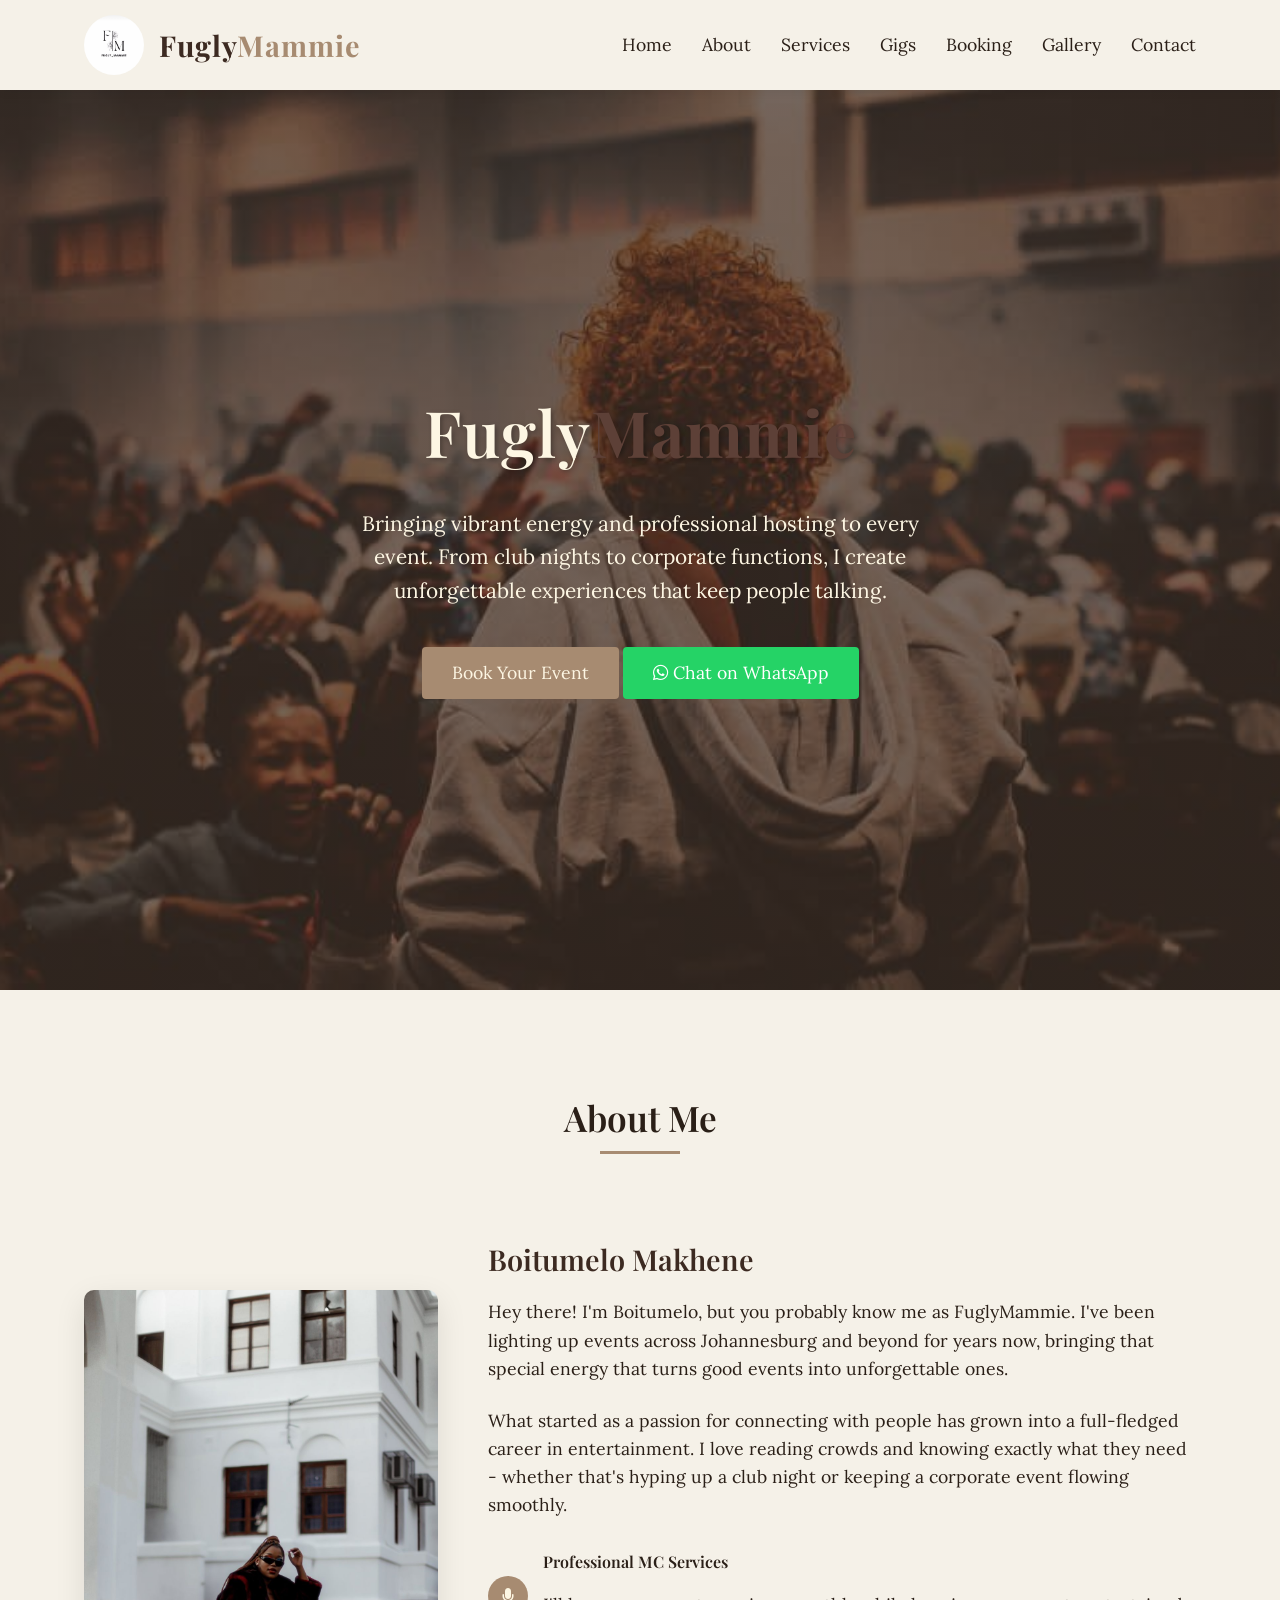
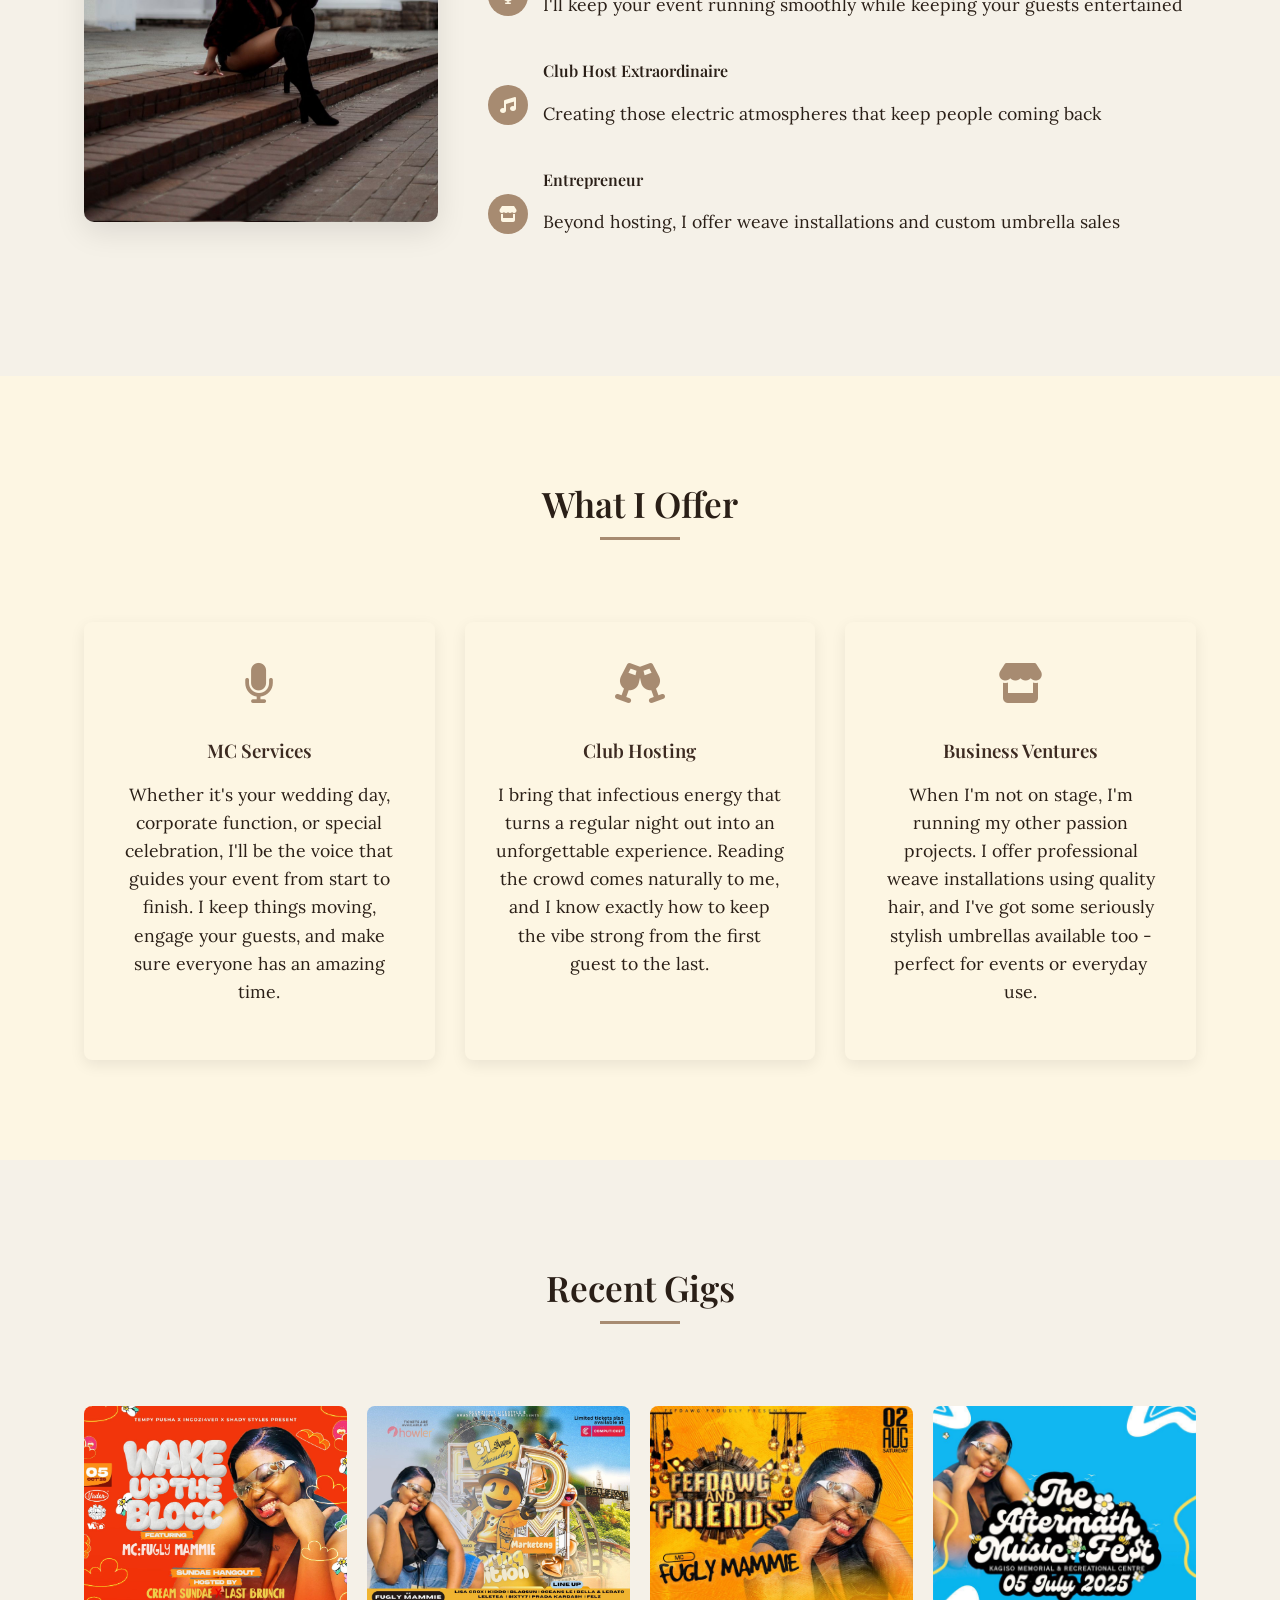
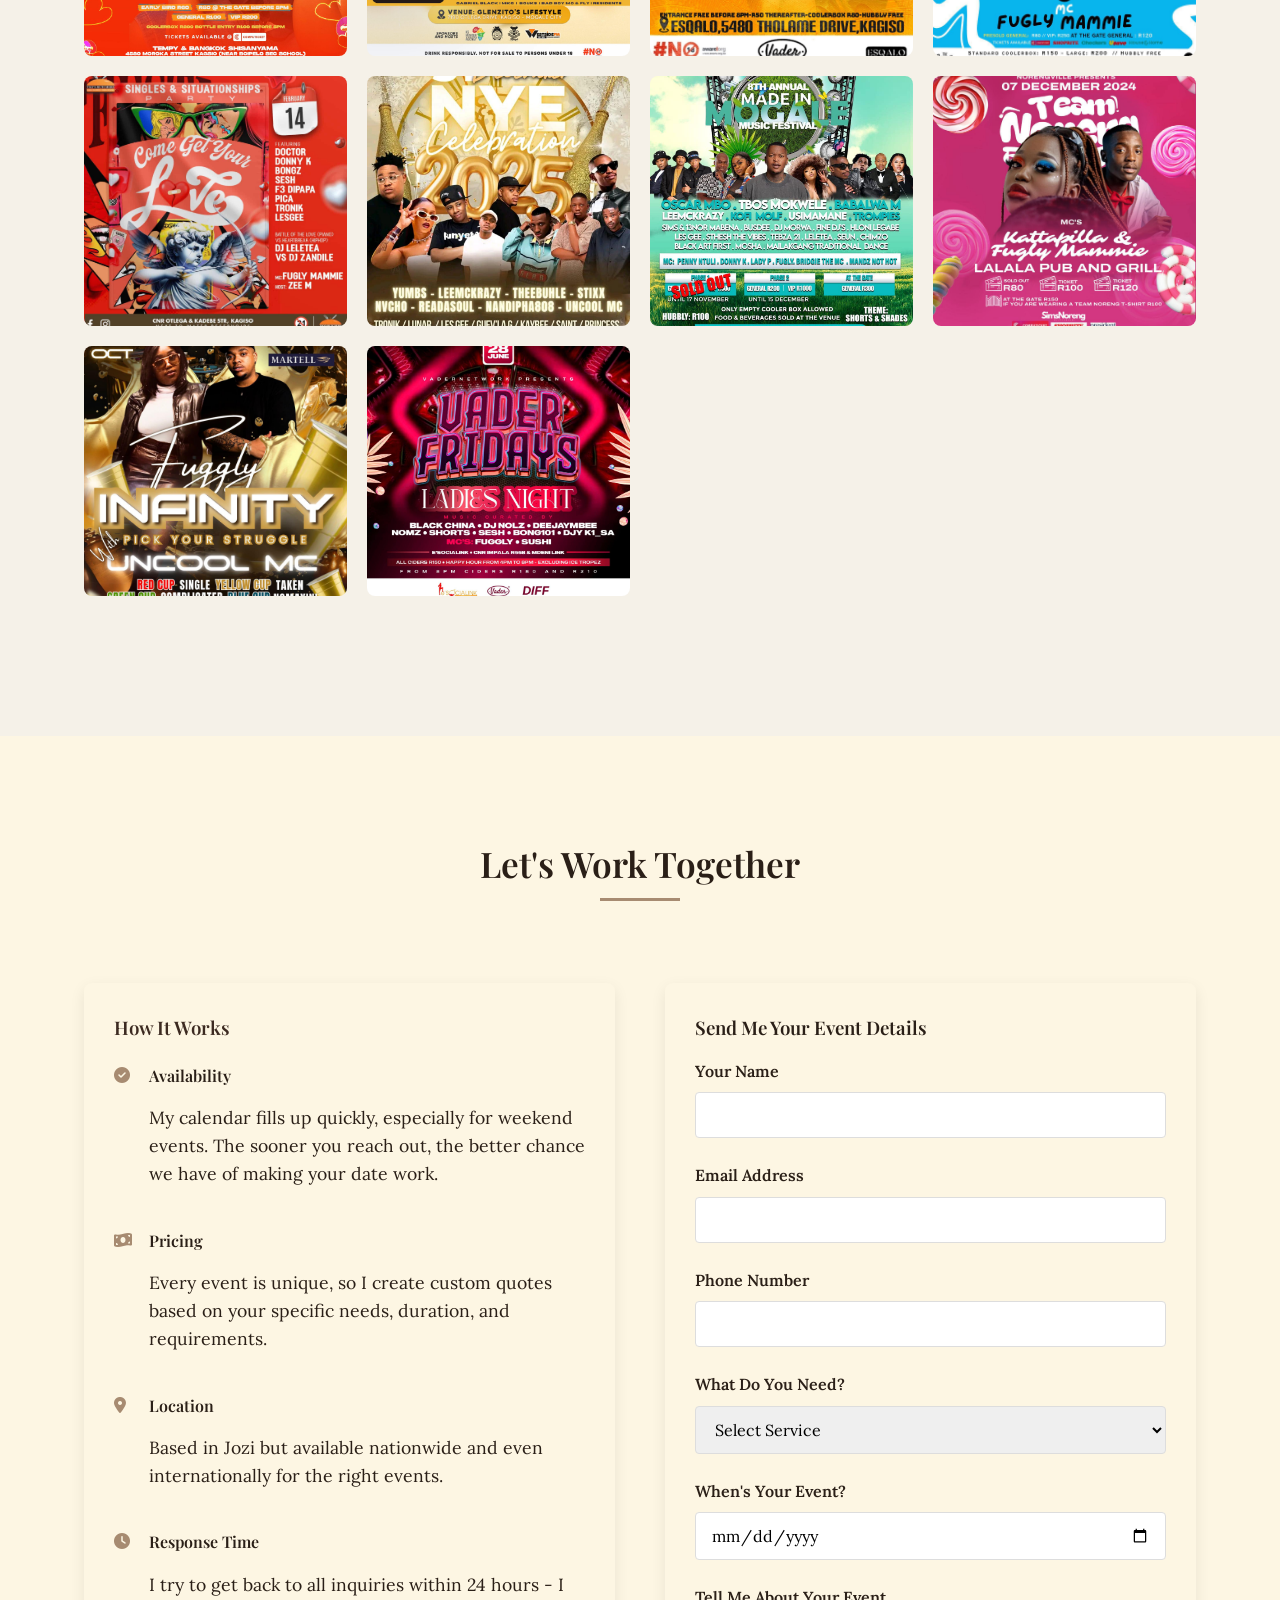
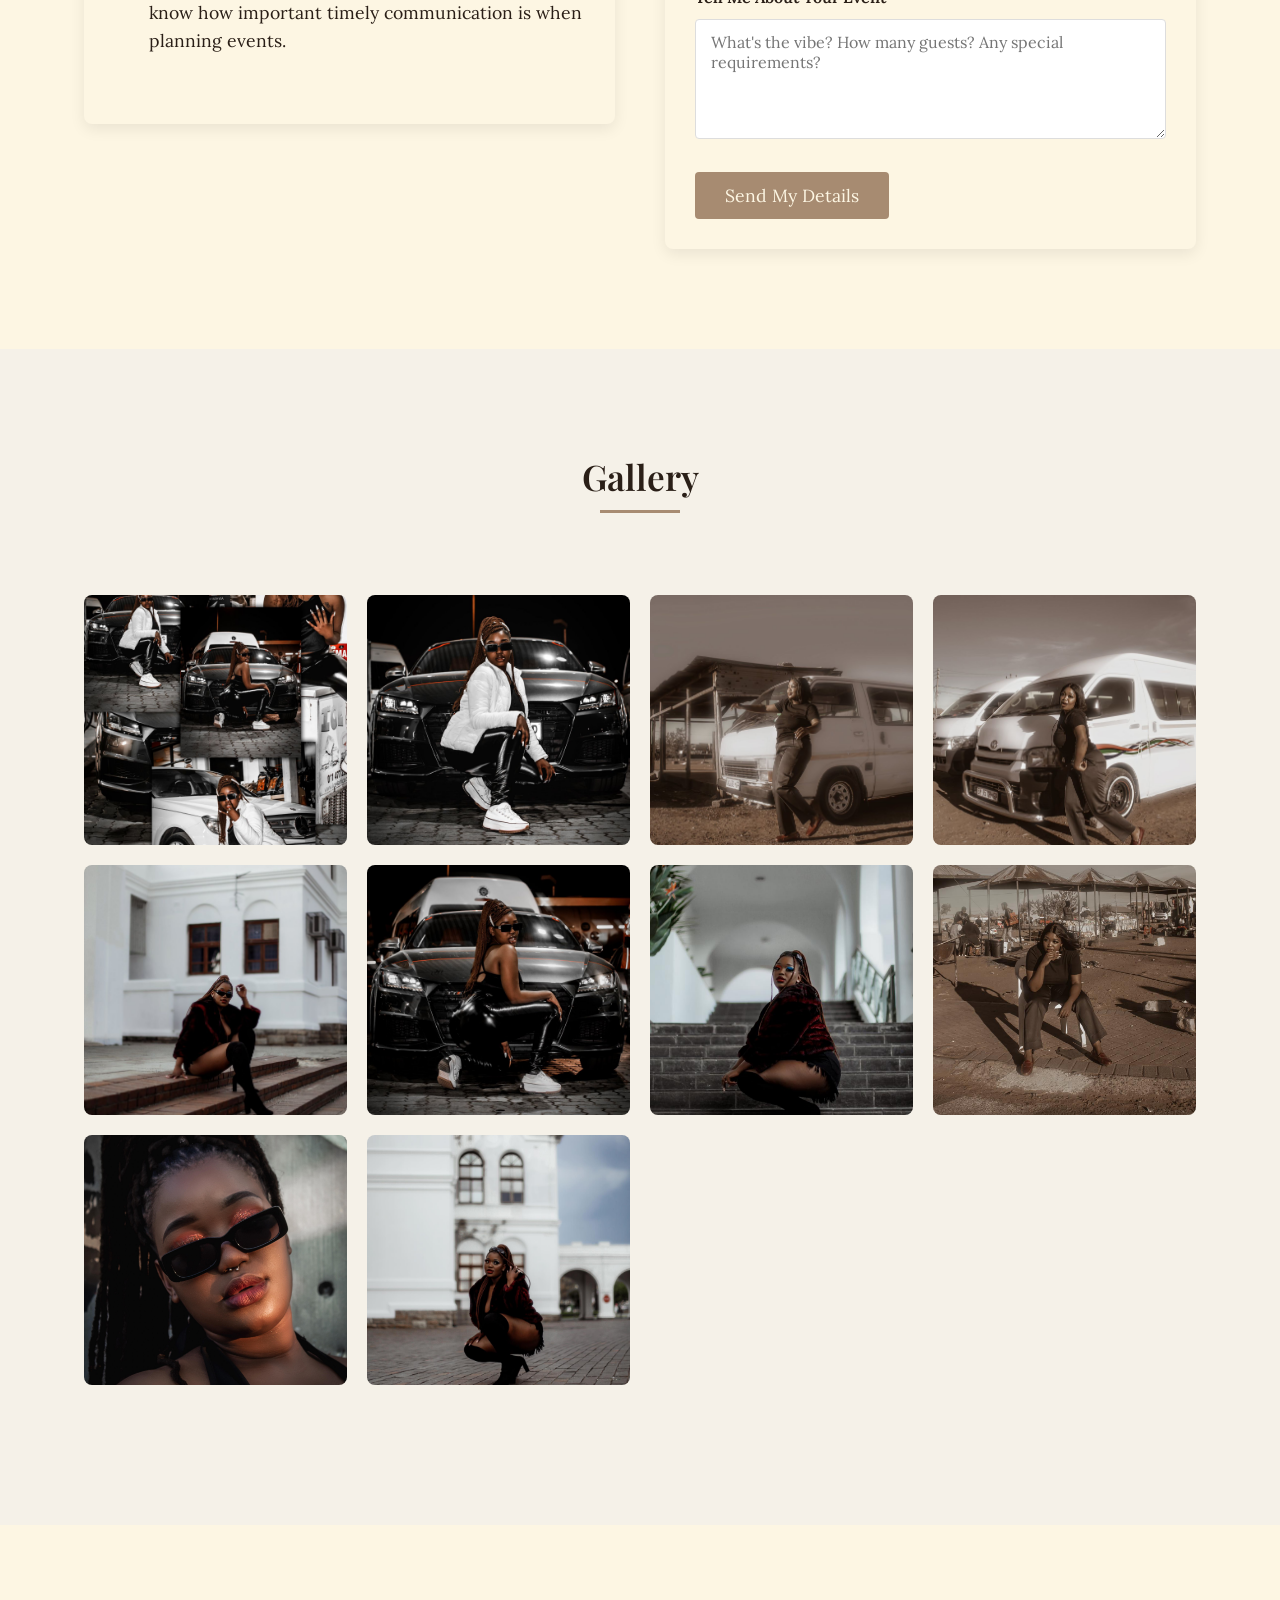
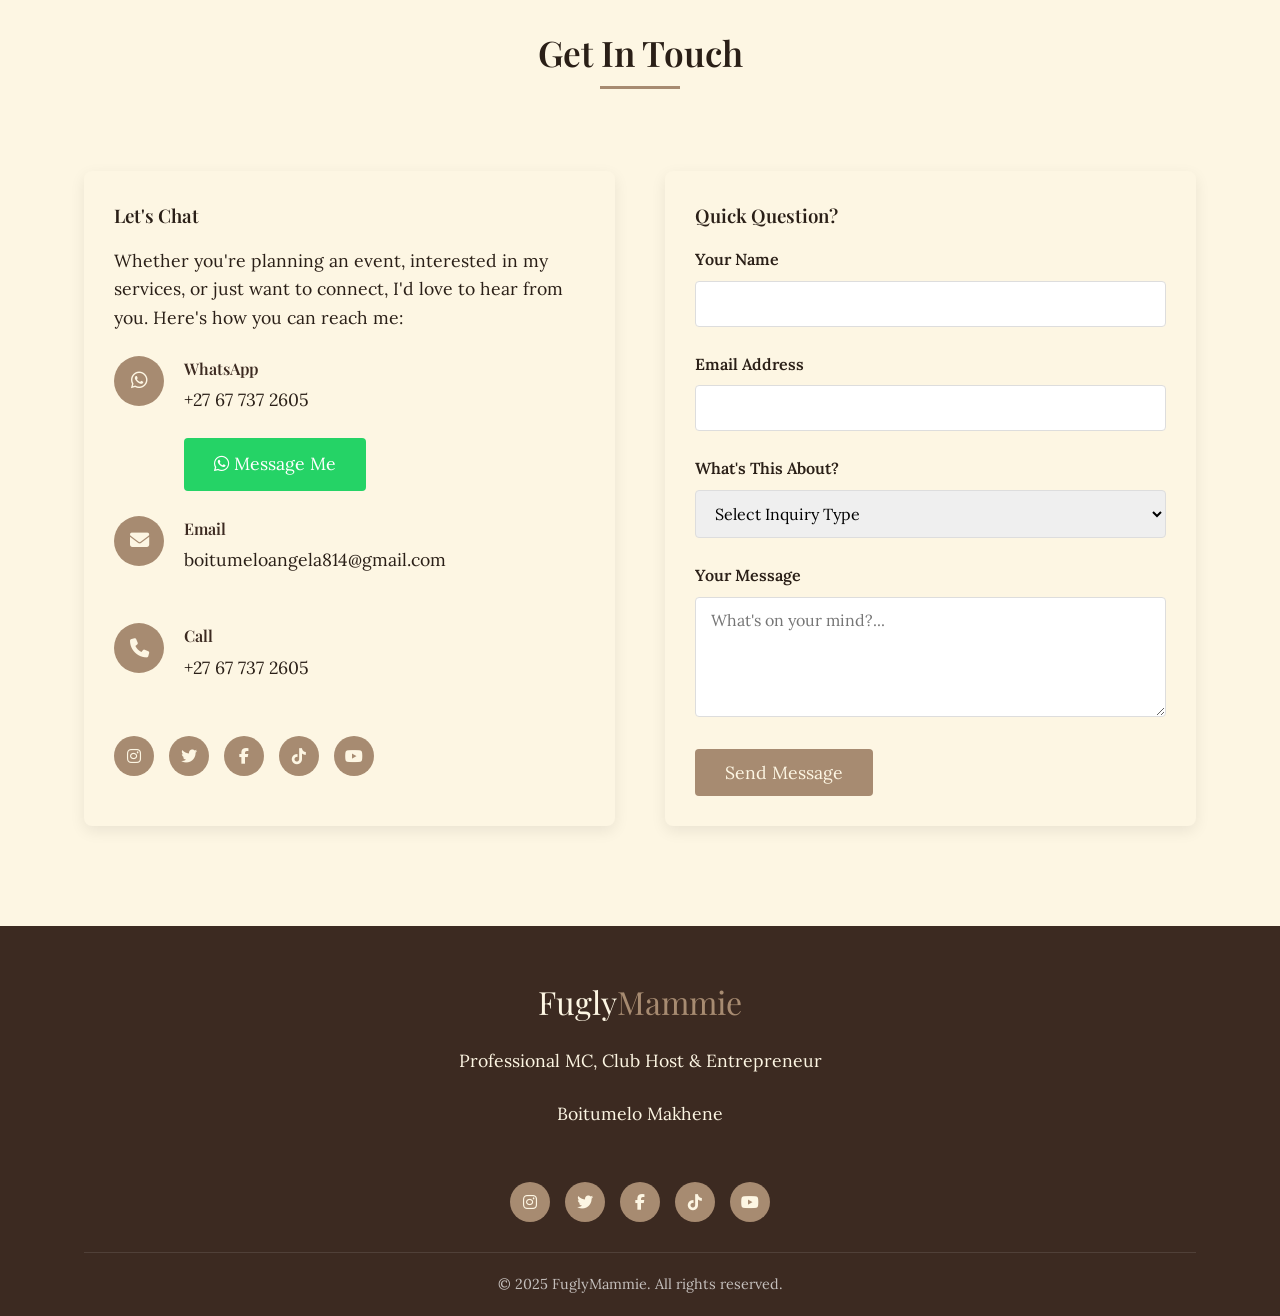
==== boitumelo/index.html @ 37196794 "Add files via upload" ====
<!DOCTYPE html>
<html lang="en">
<head>
    <meta charset="UTF-8">
    <meta name="viewport" content="width=device-width, initial-scale=1.0">
    <title>Boitumelo | FuglyMammie</title>
    <link rel="stylesheet" href="https://cdnjs.cloudflare.com/ajax/libs/font-awesome/6.4.0/css/all.min.css">
    <style>
        /* Color Variables */
        :root {
            --beige: #F5F1E8;
            --chocolate: #3C2A21;
            --taupe: #A78B71;
            --charcoal: #2A1F17;
            --cream: #FDF6E3;
            --gold: #D4AF37;
            --hero-brown: #5D4037;
        }

        /* Base Styles */
        * {
            margin: 0;
            padding: 0;
            box-sizing: border-box;
        }

        body {
            font-family: 'Lora', serif;
            background-color: var(--beige);
            color: var(--charcoal);
            line-height: 1.6;
        }

        h1, h2, h3, h4 {
            font-family: 'Playfair Display', serif;
            font-weight: 600;
            margin-bottom: 1rem;
        }

        h1 {
            font-size: 3rem;
            letter-spacing: 1px;
        }

        h2 {
            font-size: 2.2rem;
            padding-bottom: 0.5rem;
            margin-bottom: 2rem;
            position: relative;
        }

        h2:after {
            content: '';
            position: absolute;
            width: 80px;
            height: 3px;
            background-color: var(--taupe);
            bottom: 0;
            left: 0;
        }

        p {
            margin-bottom: 1.5rem;
            font-size: 1.1rem;
        }

        a {
            text-decoration: none;
            color: inherit;
            transition: all 0.3s ease;
        }

        .container {
            width: 90%;
            max-width: 1200px;
            margin: 0 auto;
            padding: 0 20px;
        }

        .btn {
            display: inline-block;
            background-color: var(--taupe);
            color: var(--cream);
            padding: 12px 30px;
            border: none;
            border-radius: 4px;
            font-size: 1.1rem;
            cursor: pointer;
            transition: all 0.3s ease;
            font-family: 'Lora', serif;
        }

        .btn:hover {
            background-color: var(--chocolate);
            transform: translateY(-3px);
            box-shadow: 0 5px 15px rgba(0,0,0,0.1);
        }

        .btn-whatsapp {
            background-color: #25D366;
            color: white;
        }

        .btn-whatsapp:hover {
            background-color: #128C7E;
        }

        /* Header & Navigation */
        header {
            background-color: var(--beige);
            padding: 15px 0;
            position: fixed;
            width: 100%;
            top: 0;
            z-index: 1000;
            box-shadow: 0 2px 10px rgba(0,0,0,0.05);
        }

        .header-container {
            display: flex;
            justify-content: space-between;
            align-items: center;
        }

        .logo-container {
            display: flex;
            align-items: center;
        }

        .logo-img {
            width: 60px;
            height: 60px;
            border-radius: 50%;
            margin-right: 15px;
            background-color: #ddd;
            display: flex;
            align-items: center;
            justify-content: center;
            overflow: hidden;
        }

        .logo-img img {
            width: 100%;
            height: 100%;
            object-fit: cover;
        }

        .logo {
            font-family: 'Playfair Display', serif;
            font-size: 1.8rem;
            color: var(--chocolate);
            font-weight: 700;
            letter-spacing: 1px;
        }

        .logo span {
            color: var(--taupe);
        }

        nav ul {
            display: flex;
            list-style: none;
        }

        nav li {
            margin-left: 30px;
        }

        nav a {
            font-size: 1.1rem;
            position: relative;
        }

        nav a:after {
            content: '';
            position: absolute;
            width: 0;
            height: 2px;
            bottom: -5px;
            left: 0;
            background-color: var(--taupe);
            transition: width 0.3s ease;
        }

        nav a:hover:after {
            width: 100%;
        }

        .mobile-menu {
            display: none;
            font-size: 1.5rem;
            cursor: pointer;
        }

        /* Hero Section */
        .hero {
            height: 100vh;
            background: linear-gradient(rgba(60, 42, 33, 0.7), rgba(60, 42, 33, 0.7)), 
                        url('hero.jpg') no-repeat center center/cover;
            display: flex;
            align-items: center;
            justify-content: center;
            text-align: center;
            color: var(--cream);
            padding: 0 20px;
            margin-top: 90px;
            position: relative;
        }

        .hero-content {
            max-width: 800px;
            z-index: 1;
        }

        .hero h1 {
            font-size: 4rem;
            margin-bottom: 1.5rem;
            text-shadow: 2px 2px 5px rgba(0,0,0,0.3);
        }

        .hero p {
            font-size: 1.3rem;
            margin-bottom: 2.5rem;
            max-width: 600px;
            margin-left: auto;
            margin-right: auto;
        }

        .stage-name {
            color: var(--hero-brown);
            font-weight: bold;
        }

        /* Page Sections */
        .page {
            padding: 100px 0;
        }

        .section-title {
            text-align: center;
            margin-bottom: 50px;
        }

        .section-title h2 {
            display: inline-block;
        }

        .section-title h2:after {
            left: 50%;
            transform: translateX(-50%);
        }

        /* About Section */
        .about-container {
            display: grid;
            grid-template-columns: 1fr 2fr;
            gap: 50px;
            align-items: center;
        }

        .about-img {
            border-radius: 10px;
            overflow: hidden;
            box-shadow: 0 10px 30px rgba(0,0,0,0.1);
        }

        .about-img img {
            width: 100%;
            height: auto;
            display: block;
            transition: transform 0.5s ease;
        }

        .about-img:hover img {
            transform: scale(1.05);
        }

        .about-content h3 {
            color: var(--chocolate);
            font-size: 1.8rem;
            margin-bottom: 1rem;
        }

        .about-highlights {
            margin-top: 30px;
        }

        .highlight-item {
            display: flex;
            align-items: center;
            margin-bottom: 15px;
        }

        .highlight-icon {
            background-color: var(--taupe);
            color: var(--cream);
            width: 40px;
            height: 40px;
            border-radius: 50%;
            display: flex;
            align-items: center;
            justify-content: center;
            margin-right: 15px;
            flex-shrink: 0;
        }

        /* Services Section */
        .services-grid {
            display: grid;
            grid-template-columns: repeat(auto-fit, minmax(300px, 1fr));
            gap: 30px;
        }

        .service-card {
            background-color: var(--cream);
            border-radius: 8px;
            overflow: hidden;
            box-shadow: 0 5px 15px rgba(0,0,0,0.08);
            transition: transform 0.3s ease;
            text-align: center;
            padding: 30px;
        }

        .service-card:hover {
            transform: translateY(-10px);
        }

        .service-icon {
            font-size: 2.5rem;
            color: var(--taupe);
            margin-bottom: 20px;
        }

        .service-card h3 {
            color: var(--chocolate);
            margin-bottom: 15px;
        }

        /* Gigs Section */
        .gigs-container {
            display: grid;
            grid-template-columns: repeat(auto-fill, minmax(250px, 1fr));
            gap: 20px;
            margin: 40px 0;
        }

        .gig-item {
            height: 250px;
            border-radius: 8px;
            overflow: hidden;
            position: relative;
            cursor: pointer;
            transition: transform 0.3s ease;
        }

        .gig-img {
            width: 100%;
            height: 100%;
            object-fit: cover;
            transition: transform 0.5s ease;
        }

        .gig-item:hover .gig-img {
            transform: scale(1.1);
        }

        .gig-item:hover {
            transform: translateY(-5px);
        }

        /* Gallery Section */
        .gallery-container {
            display: grid;
            grid-template-columns: repeat(auto-fill, minmax(250px, 1fr));
            gap: 20px;
            margin: 40px 0;
        }

        .gallery-item {
            height: 250px;
            border-radius: 8px;
            overflow: hidden;
            position: relative;
            cursor: pointer;
            transition: transform 0.3s ease;
        }

        .gallery-img {
            width: 100%;
            height: 100%;
            object-fit: cover;
            transition: transform 0.5s ease;
        }

        .gallery-item:hover .gallery-img {
            transform: scale(1.1);
        }

        .gallery-item:hover {
            transform: translateY(-5px);
        }

        /* Booking Section */
        .booking-container {
            display: grid;
            grid-template-columns: 1fr 1fr;
            gap: 50px;
            align-items: start;
        }

        .booking-info {
            background-color: var(--cream);
            padding: 30px;
            border-radius: 8px;
            box-shadow: 0 5px 15px rgba(0,0,0,0.08);
        }

        .booking-info h3 {
            color: var(--chocolate);
            margin-bottom: 20px;
        }

        .info-item {
            display: flex;
            margin-bottom: 15px;
        }

        .info-icon {
            color: var(--taupe);
            margin-right: 15px;
            flex-shrink: 0;
            width: 20px;
        }

        .booking-form {
            background-color: var(--cream);
            padding: 30px;
            border-radius: 8px;
            box-shadow: 0 5px 15px rgba(0,0,0,0.08);
        }

        .form-group {
            margin-bottom: 25px;
        }

        .form-group label {
            display: block;
            margin-bottom: 8px;
            font-weight: 600;
        }

        .form-control {
            width: 100%;
            padding: 12px 15px;
            border: 1px solid #ddd;
            border-radius: 4px;
            font-family: 'Lora', serif;
            font-size: 1rem;
            transition: border 0.3s ease;
        }

        .form-control:focus {
            border-color: var(--taupe);
            outline: none;
        }

        textarea.form-control {
            min-height: 120px;
            resize: vertical;
        }

        /* Contact Section */
        .contact-container {
            display: grid;
            grid-template-columns: 1fr 1fr;
            gap: 50px;
        }

        .contact-info {
            background-color: var(--cream);
            padding: 30px;
            border-radius: 8px;
            box-shadow: 0 5px 15px rgba(0,0,0,0.08);
        }

        .contact-item {
            display: flex;
            margin-bottom: 25px;
        }

        .contact-icon {
            background-color: var(--taupe);
            color: var(--cream);
            width: 50px;
            height: 50px;
            border-radius: 50%;
            display: flex;
            align-items: center;
            justify-content: center;
            margin-right: 20px;
            flex-shrink: 0;
            font-size: 1.2rem;
        }

        .contact-details h4 {
            margin-bottom: 5px;
            color: var(--chocolate);
        }

        .social-links {
            display: flex;
            gap: 15px;
            margin-top: 30px;
        }

        .social-link {
            width: 40px;
            height: 40px;
            border-radius: 50%;
            background-color: var(--taupe);
            color: var(--cream);
            display: flex;
            align-items: center;
            justify-content: center;
            transition: all 0.3s ease;
        }

        .social-link:hover {
            background-color: var(--chocolate);
            transform: translateY(-3px);
        }

        /* Footer */
        footer {
            background-color: var(--chocolate);
            color: var(--cream);
            padding: 50px 0 20px;
            text-align: center;
        }

        .footer-content {
            display: flex;
            flex-direction: column;
            align-items: center;
            margin-bottom: 30px;
        }

        .footer-logo {
            font-family: 'Playfair Display', serif;
            font-size: 2rem;
            margin-bottom: 20px;
        }

        .footer-logo span {
            color: var(--taupe);
        }

        .copyright {
            border-top: 1px solid rgba(255,255,255,0.1);
            padding-top: 20px;
            font-size: 0.9rem;
            color: rgba(255,255,255,0.7);
        }

        /* Responsive Design */
        @media (max-width: 992px) {
            .about-container, .booking-container, .contact-container {
                grid-template-columns: 1fr;
            }
            
            .about-img {
                max-width: 400px;
                margin: 0 auto;
            }
        }

        @media (max-width: 768px) {
            h1 {
                font-size: 2.5rem;
            }
            
            h2 {
                font-size: 1.8rem;
            }
            
            .hero h1 {
                font-size: 3rem;
            }
            
            nav ul {
                display: none;
                position: absolute;
                top: 90px;
                left: 0;
                right: 0;
                background-color: var(--beige);
                flex-direction: column;
                padding: 20px;
                box-shadow: 0 5px 10px rgba(0,0,0,0.1);
            }
            
            nav ul.active {
                display: flex;
            }
            
            nav li {
                margin: 10px 0;
            }
            
            .mobile-menu {
                display: block;
            }
            
            .gigs-container, .gallery-container {
                grid-template-columns: repeat(auto-fill, minmax(200px, 1fr));
            }
        }

        @media (max-width: 576px) {
            .hero h1 {
                font-size: 2.2rem;
            }
            
            .hero p {
                font-size: 1.1rem;
            }
            
            .services-grid {
                grid-template-columns: 1fr;
            }
            
            .gigs-container, .gallery-container {
                grid-template-columns: 1fr 1fr;
            }
        }
    </style>
    <link href="https://fonts.googleapis.com/css2?family=Playfair+Display:wght@400;600;700&family=Lora:wght@400;500&display=swap" rel="stylesheet">
</head>
<body>
    <!-- Header -->
    <header>
        <div class="container header-container">
            <div class="logo-container">
                <div class="logo-img">
                    <!-- Add your logo image here -->
                    <img src="WhatsApp Image 2025-11-11 at 04.16.17_1446f026.jpg" alt="FuglyMammie Logo">
                </div>
                <div class="logo">Fugly<span>Mammie</span></div>
            </div>
            <nav>
                <div class="mobile-menu">
                    <i class="fas fa-bars"></i>
                </div>
                <ul>
                    <li><a href="#home">Home</a></li>
                    <li><a href="#about">About</a></li>
                    <li><a href="#services">Services</a></li>
                    <li><a href="#gigs">Gigs</a></li>
                    <li><a href="#booking">Booking</a></li>
                    <li><a href="#gallery">Gallery</a></li>
                    <li><a href="#contact">Contact</a></li>
                </ul>
            </nav>
        </div>
    </header>

    <!-- Hero Section -->
    <section id="home" class="hero">
        <div class="hero-content">
            <h1>Fugly<span class="stage-name">Mammie</span></h1>
            <p>Bringing vibrant energy and professional hosting to every event. From club nights to corporate functions, I create unforgettable experiences that keep people talking.</p>
            <a href="#booking" class="btn">Book Your Event</a>
            <a href="https://wa.me/27677372605?text=Hi%20FuglyMammie,%20I'd%20like%20to%20book%20your%20services" class="btn btn-whatsapp" target="_blank">
                <i class="fab fa-whatsapp"></i> Chat on WhatsApp
            </a>
        </div>
    </section>

    <!-- About Section -->
    <section id="about" class="page">
        <div class="container">
            <div class="section-title">
                <h2>About Me</h2>
            </div>
            <div class="about-container">
                <div class="about-img">
                    <img src="about me.jpg" alt="FuglyMammie">
                </div>
                <div class="about-content">
                    <h3>Boitumelo Makhene</h3>
                    <p>Hey there! I'm Boitumelo, but you probably know me as FuglyMammie. I've been lighting up events across Johannesburg and beyond for years now, bringing that special energy that turns good events into unforgettable ones.</p>
                    <p>What started as a passion for connecting with people has grown into a full-fledged career in entertainment. I love reading crowds and knowing exactly what they need - whether that's hyping up a club night or keeping a corporate event flowing smoothly.</p>
                    
                    <div class="about-highlights">
                        <div class="highlight-item">
                            <div class="highlight-icon">
                                <i class="fas fa-microphone"></i>
                            </div>
                            <div>
                                <h4>Professional MC Services</h4>
                                <p>I'll keep your event running smoothly while keeping your guests entertained</p>
                            </div>
                        </div>
                        <div class="highlight-item">
                            <div class="highlight-icon">
                                <i class="fas fa-music"></i>
                            </div>
                            <div>
                                <h4>Club Host Extraordinaire</h4>
                                <p>Creating those electric atmospheres that keep people coming back</p>
                            </div>
                        </div>
                        <div class="highlight-item">
                            <div class="highlight-icon">
                                <i class="fas fa-store"></i>
                            </div>
                            <div>
                                <h4>Entrepreneur</h4>
                                <p>Beyond hosting, I offer weave installations and custom umbrella sales</p>
                            </div>
                        </div>
                    </div>
                </div>
            </div>
        </div>
    </section>

    <!-- Services Section -->
    <section id="services" class="page" style="background-color: var(--cream);">
        <div class="container">
            <div class="section-title">
                <h2>What I Offer</h2>
            </div>
            <div class="services-grid">
                <div class="service-card">
                    <div class="service-icon">
                        <i class="fas fa-microphone"></i>
                    </div>
                    <h3>MC Services</h3>
                    <p>Whether it's your wedding day, corporate function, or special celebration, I'll be the voice that guides your event from start to finish. I keep things moving, engage your guests, and make sure everyone has an amazing time.</p>
                </div>
                <div class="service-card">
                    <div class="service-icon">
                        <i class="fas fa-glass-cheers"></i>
                    </div>
                    <h3>Club Hosting</h3>
                    <p>I bring that infectious energy that turns a regular night out into an unforgettable experience. Reading the crowd comes naturally to me, and I know exactly how to keep the vibe strong from the first guest to the last.</p>
                </div>
                <div class="service-card">
                    <div class="service-icon">
                        <i class="fas fa-store"></i>
                    </div>
                    <h3>Business Ventures</h3>
                    <p>When I'm not on stage, I'm running my other passion projects. I offer professional weave installations using quality hair, and I've got some seriously stylish umbrellas available too - perfect for events or everyday use.</p>
                </div>
            </div>
        </div>
    </section>

    <!-- Gigs Section -->
    <section id="gigs" class="page">
        <div class="container">
            <div class="section-title">
                <h2>Recent Gigs</h2>
            </div>
            <div class="gigs-container">
                <div class="gig-item">
                    <img src="gig1.jpg" alt="Club hosting performance" class="gig-img">
                </div>
                <div class="gig-item">
                    <img src="gig2.jpg" alt="Corporate event hosting" class="gig-img">
                </div>
                <div class="gig-item">
                    <img src="gig3.jpg" alt="Wedding ceremony MC" class="gig-img">
                </div>
                <div class="gig-item">
                    <img src="gig4.jpg" alt="Private party entertainment" class="gig-img">
                </div>
                <div class="gig-item">
                    <img src="gig5.jpg" alt="Product launch event" class="gig-img">
                </div>
                <div class="gig-item">
                    <img src="gig6.jpg" alt="Festival hosting" class="gig-img">
                </div>
                <div class="gig-item">
                    <img src="gig7.jpg" alt="Award ceremony" class="gig-img">
                </div>
                <div class="gig-item">
                    <img src="gig8.jpg" alt="Charity event" class="gig-img">
                </div>
                <div class="gig-item">
                    <img src="gig9.jpg" alt="Corporate gala" class="gig-img">
                </div>
                <div class="gig-item">
                    <img src="gig10.jpg" alt="Nightclub performance" class="gig-img">
                </div>
            </div>
        </div>
    </section>

    <!-- Booking Section -->
    <section id="booking" class="page" style="background-color: var(--cream);">
        <div class="container">
            <div class="section-title">
                <h2>Let's Work Together</h2>
            </div>
            <div class="booking-container">
                <div class="booking-info">
                    <h3>How It Works</h3>
                    <div class="info-item">
                        <div class="info-icon">
                            <i class="fas fa-check-circle"></i>
                        </div>
                        <div>
                            <h4>Availability</h4>
                            <p>My calendar fills up quickly, especially for weekend events. The sooner you reach out, the better chance we have of making your date work.</p>
                        </div>
                    </div>
                    <div class="info-item">
                        <div class="info-icon">
                            <i class="fas fa-money-bill-wave"></i>
                        </div>
                        <div>
                            <h4>Pricing</h4>
                            <p>Every event is unique, so I create custom quotes based on your specific needs, duration, and requirements.</p>
                        </div>
                    </div>
                    <div class="info-item">
                        <div class="info-icon">
                            <i class="fas fa-map-marker-alt"></i>
                        </div>
                        <div>
                            <h4>Location</h4>
                            <p>Based in Jozi but available nationwide and even internationally for the right events.</p>
                        </div>
                    </div>
                    <div class="info-item">
                        <div class="info-icon">
                            <i class="fas fa-clock"></i>
                        </div>
                        <div>
                            <h4>Response Time</h4>
                            <p>I try to get back to all inquiries within 24 hours - I know how important timely communication is when planning events.</p>
                        </div>
                    </div>
                </div>
                <div class="booking-form">
                    <h3>Send Me Your Event Details</h3>
                    <form id="bookingForm">
                        <div class="form-group">
                            <label for="name">Your Name</label>
                            <input type="text" id="name" class="form-control" required>
                        </div>
                        <div class="form-group">
                            <label for="email">Email Address</label>
                            <input type="email" id="email" class="form-control" required>
                        </div>
                        <div class="form-group">
                            <label for="phone">Phone Number</label>
                            <input type="tel" id="phone" class="form-control" required>
                        </div>
                        <div class="form-group">
                            <label for="service-type">What Do You Need?</label>
                            <select id="service-type" class="form-control" required>
                                <option value="">Select Service</option>
                                <option value="mc">MC Services</option>
                                <option value="club">Club Hosting</option>
                                <option value="weave">Weave Installation</option>
                                <option value="umbrella">Umbrella Purchase</option>
                                <option value="collab">Collaboration</option>
                                <option value="other">Something Else</option>
                            </select>
                        </div>
                        <div class="form-group">
                            <label for="event-date">When's Your Event?</label>
                            <input type="date" id="event-date" class="form-control" required>
                        </div>
                        <div class="form-group">
                            <label for="message">Tell Me About Your Event</label>
                            <textarea id="message" class="form-control" placeholder="What's the vibe? How many guests? Any special requirements?"></textarea>
                        </div>
                        <button type="submit" class="btn">Send My Details</button>
                    </form>
                </div>
            </div>
        </div>
    </section>

    <!-- Gallery Section -->
    <section id="gallery" class="page">
        <div class="container">
            <div class="section-title">
                <h2>Gallery</h2>
            </div>
            <div class="gallery-container">
                <div class="gallery-item">
                    <img src="image1.jpg" alt="Professional headshot" class="gallery-img">
                </div>
                <div class="gallery-item">
                    <img src="image2.jpg" alt="Event preparation" class="gallery-img">
                </div>
                <div class="gallery-item">
                    <img src="image3.jpg" alt="On stage performance" class="gallery-img">
                </div>
                <div class="gallery-item">
                    <img src="image4.jpg" alt="Crowd engagement" class="gallery-img">
                </div>
                <div class="gallery-item">
                    <img src="image5.jpg" alt="Backstage moments" class="gallery-img">
                </div>
                <div class="gallery-item">
                    <img src="image6.jpg" alt="Professional setup" class="gallery-img">
                </div>
                <div class="gallery-item">
                    <img src="image7.jpg" alt="Event coordination" class="gallery-img">
                </div>
                <div class="gallery-item">
                    <img src="image8.jpg" alt="Client interaction" class="gallery-img">
                </div>
                <div class="gallery-item">
                    <img src="image9.jpg" alt="Performance highlights" class="gallery-img">
                </div>
                <div class="gallery-item">
                    <img src="image10.jpg" alt="Professional portfolio" class="gallery-img">
                </div>
            </div>
        </div>
    </section>

    <!-- Contact Section -->
    <section id="contact" class="page" style="background-color: var(--cream);">
        <div class="container">
            <div class="section-title">
                <h2>Get In Touch</h2>
            </div>
            <div class="contact-container">
                <div class="contact-info">
                    <h3>Let's Chat</h3>
                    <p>Whether you're planning an event, interested in my services, or just want to connect, I'd love to hear from you. Here's how you can reach me:</p>
                    
                    <div class="contact-item">
                        <div class="contact-icon">
                            <i class="fab fa-whatsapp"></i>
                        </div>
                        <div class="contact-details">
                            <h4>WhatsApp</h4>
                            <p>+27 67 737 2605</p>
                            <a href="https://wa.me/27677372605?text=Hi%20FuglyMammie,%20I'd%20like%20to%20inquire%20about%20your%20services" class="btn btn-whatsapp" target="_blank">
                                <i class="fab fa-whatsapp"></i> Message Me
                            </a>
                        </div>
                    </div>
                    
                    <div class="contact-item">
                        <div class="contact-icon">
                            <i class="fas fa-envelope"></i>
                        </div>
                        <div class="contact-details">
                            <h4>Email</h4>
                            <p>boitumeloangela814@gmail.com</p>
                        </div>
                    </div>
                    
                    <div class="contact-item">
                        <div class="contact-icon">
                            <i class="fas fa-phone"></i>
                        </div>
                        <div class="contact-details">
                            <h4>Call</h4>
                            <p>+27 67 737 2605</p>
                        </div>
                    </div>
                    
                    <div class="social-links">
                        <a href="#" class="social-link">
                            <i class="fab fa-instagram"></i>
                        </a>
                        <a href="#" class="social-link">
                            <i class="fab fa-twitter"></i>
                        </a>
                        <a href="#" class="social-link">
                            <i class="fab fa-facebook-f"></i>
                        </a>
                        <a href="#" class="social-link">
                            <i class="fab fa-tiktok"></i>
                        </a>
                        <a href="#" class="social-link">
                            <i class="fab fa-youtube"></i>
                        </a>
                    </div>
                </div>
                
                <div class="booking-form">
                    <h3>Quick Question?</h3>
                    <form id="contactForm">
                        <div class="form-group">
                            <label for="contact-name">Your Name</label>
                            <input type="text" id="contact-name" class="form-control" required>
                        </div>
                        <div class="form-group">
                            <label for="contact-email">Email Address</label>
                            <input type="email" id="contact-email" class="form-control" required>
                        </div>
                        <div class="form-group">
                            <label for="inquiry-type">What's This About?</label>
                            <select id="inquiry-type" class="form-control" required>
                                <option value="">Select Inquiry Type</option>
                                <option value="booking">Event Booking</option>
                                <option value="weave">Weave Installation</option>
                                <option value="umbrella">Umbrella Purchase</option>
                                <option value="collab">Collaboration</option>
                                <option value="other">Just Saying Hi</option>
                            </select>
                        </div>
                        <div class="form-group">
                            <label for="contact-message">Your Message</label>
                            <textarea id="contact-message" class="form-control" placeholder="What's on your mind?..." required></textarea>
                        </div>
                        <button type="submit" class="btn">Send Message</button>
                    </form>
                </div>
            </div>
        </div>
    </section>

    <!-- Footer -->
    <footer>
        <div class="container">
            <div class="footer-content">
                <div class="footer-logo">Fugly<span>Mammie</span></div>
                <p>Professional MC, Club Host & Entrepreneur</p>
                <p>Boitumelo Makhene</p>
                <div class="social-links">
                    <a href="#" class="social-link">
                        <i class="fab fa-instagram"></i>
                    </a>
                    <a href="#" class="social-link">
                        <i class="fab fa-twitter"></i>
                    </a>
                    <a href="#" class="social-link">
                        <i class="fab fa-facebook-f"></i>
                    </a>
                    <a href="#" class="social-link">
                        <i class="fab fa-tiktok"></i>
                    </a>
                    <a href="#" class="social-link">
                        <i class="fab fa-youtube"></i>
                    </a>
                </div>
            </div>
            <div class="copyright">
                &copy; 2025 FuglyMammie. All rights reserved.
            </div>
        </div>
    </footer>

    <script>
        // Mobile menu functionality
        document.addEventListener('DOMContentLoaded', function() {
            const mobileMenu = document.querySelector('.mobile-menu');
            const navUl = document.querySelector('nav ul');
            
            mobileMenu.addEventListener('click', function() {
                navUl.classList.toggle('active');
            });
            
            // Smooth scrolling for navigation links
            document.querySelectorAll('nav a').forEach(anchor => {
                anchor.addEventListener('click', function(e) {
                    e.preventDefault();
                    
                    const targetId = this.getAttribute('href');
                    if (targetId === '#home') {
                        window.scrollTo({
                            top: 0,
                            behavior: 'smooth'
                        });
                    } else {
                        const targetElement = document.querySelector(targetId);
                        if (targetElement) {
                            window.scrollTo({
                                top: targetElement.offsetTop - 80,
                                behavior: 'smooth'
                            });
                        }
                    }
                    
                    // Close mobile menu after clicking a link
                    if (window.innerWidth <= 768) {
                        navUl.classList.remove('active');
                    }
                });
            });
            
            // Form submission handling
            const bookingForm = document.getElementById('bookingForm');
            const contactForm = document.getElementById('contactForm');
            
            bookingForm.addEventListener('submit', function(e) {
                e.preventDefault();
                alert('Thanks for reaching out! I\'ll get back to you within 24 hours to discuss your event.');
                bookingForm.reset();
            });
            
            contactForm.addEventListener('submit', function(e) {
                e.preventDefault();
                alert('Thanks for your message! I\'ll respond as soon as I can.');
                contactForm.reset();
            });
            
            // Close mobile menu when clicking outside
            document.addEventListener('click', function(e) {
                if (!e.target.closest('nav') && window.innerWidth <= 768) {
                    navUl.classList.remove('active');
                }
            });
        });
    </script>
</body>
</html>
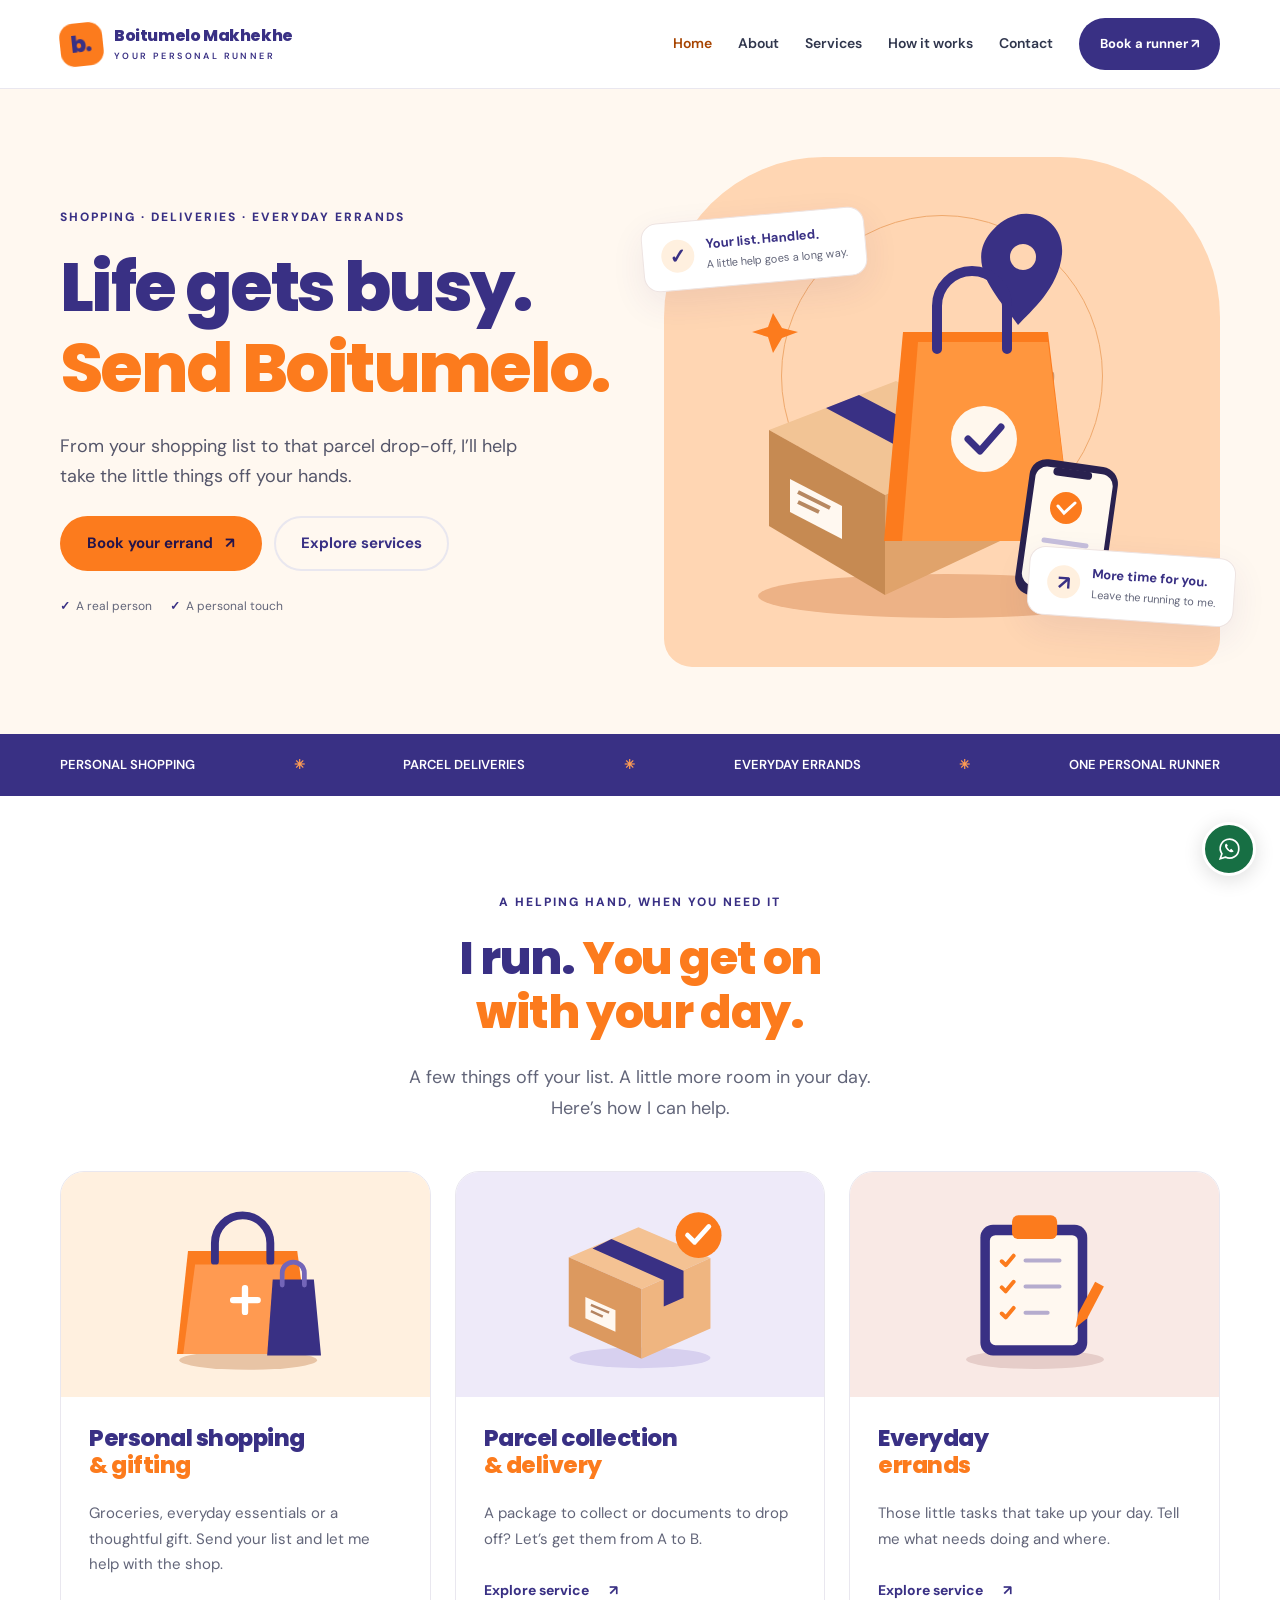
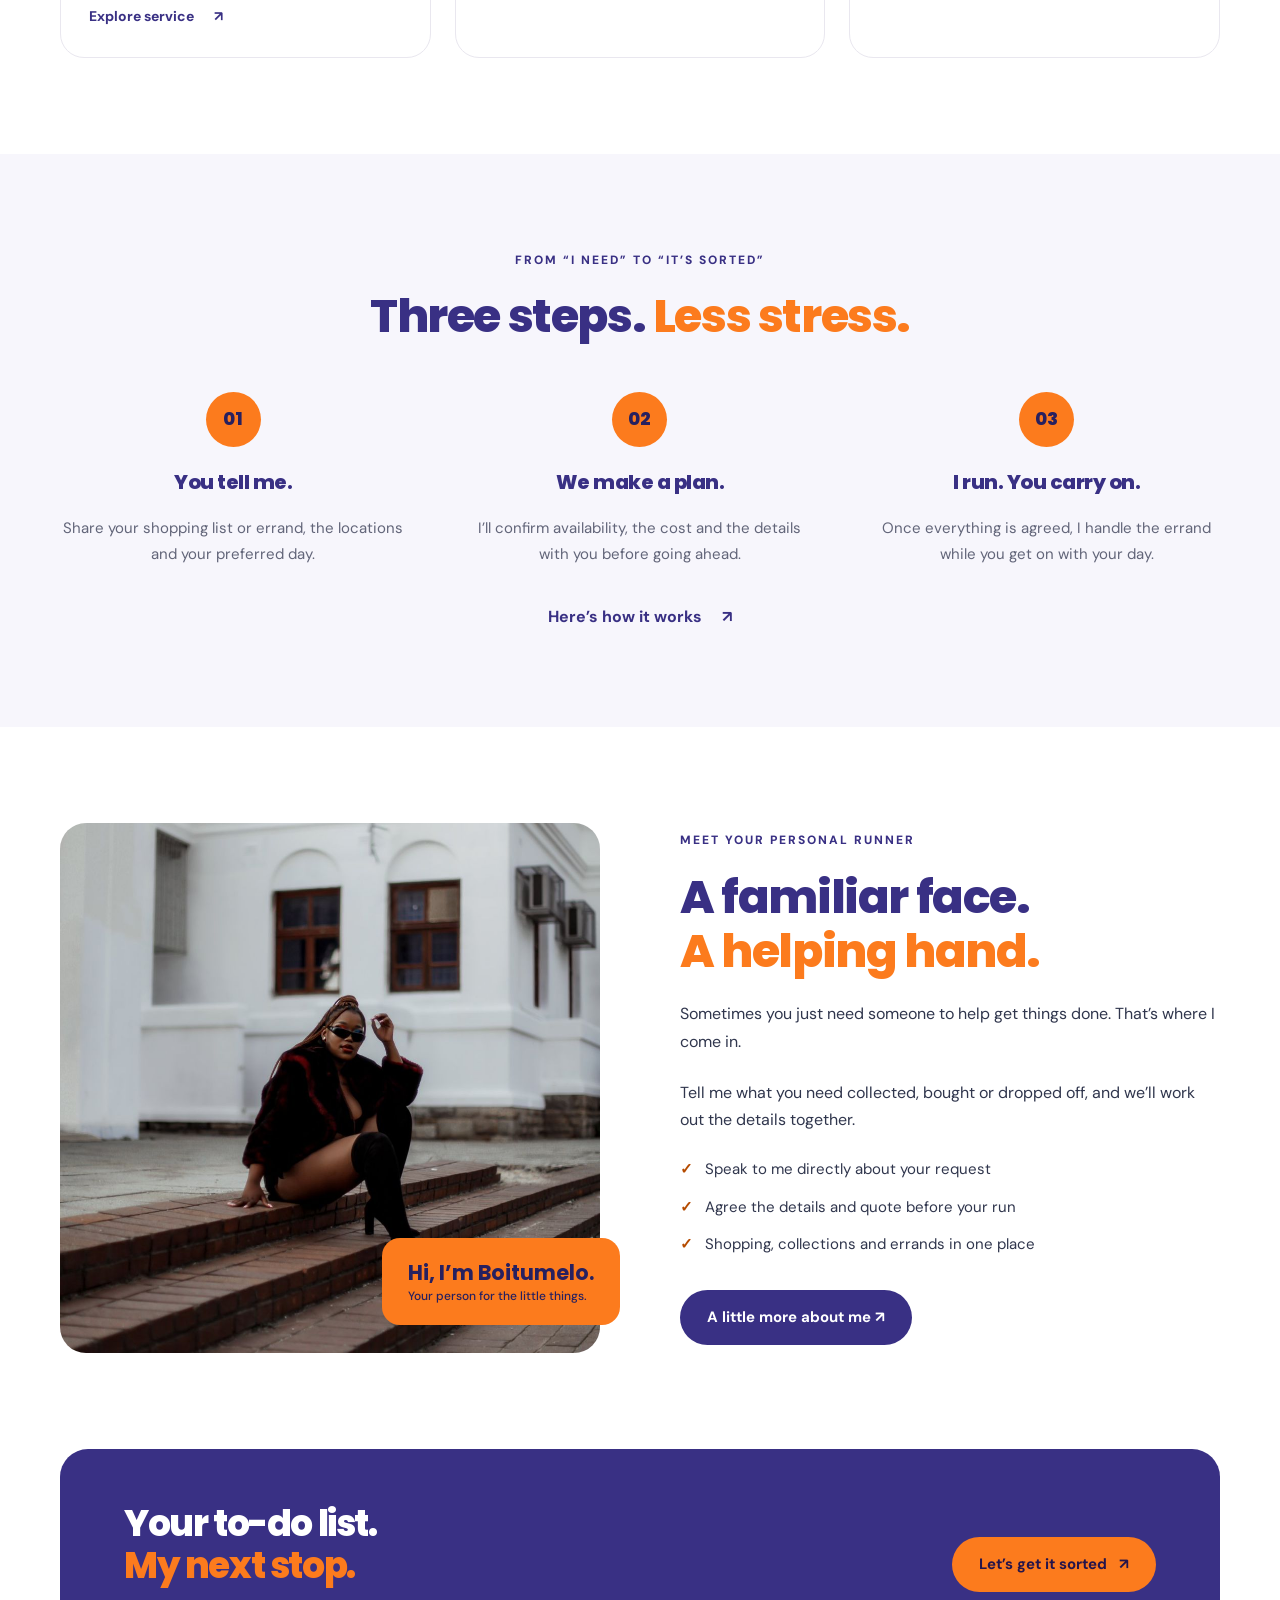
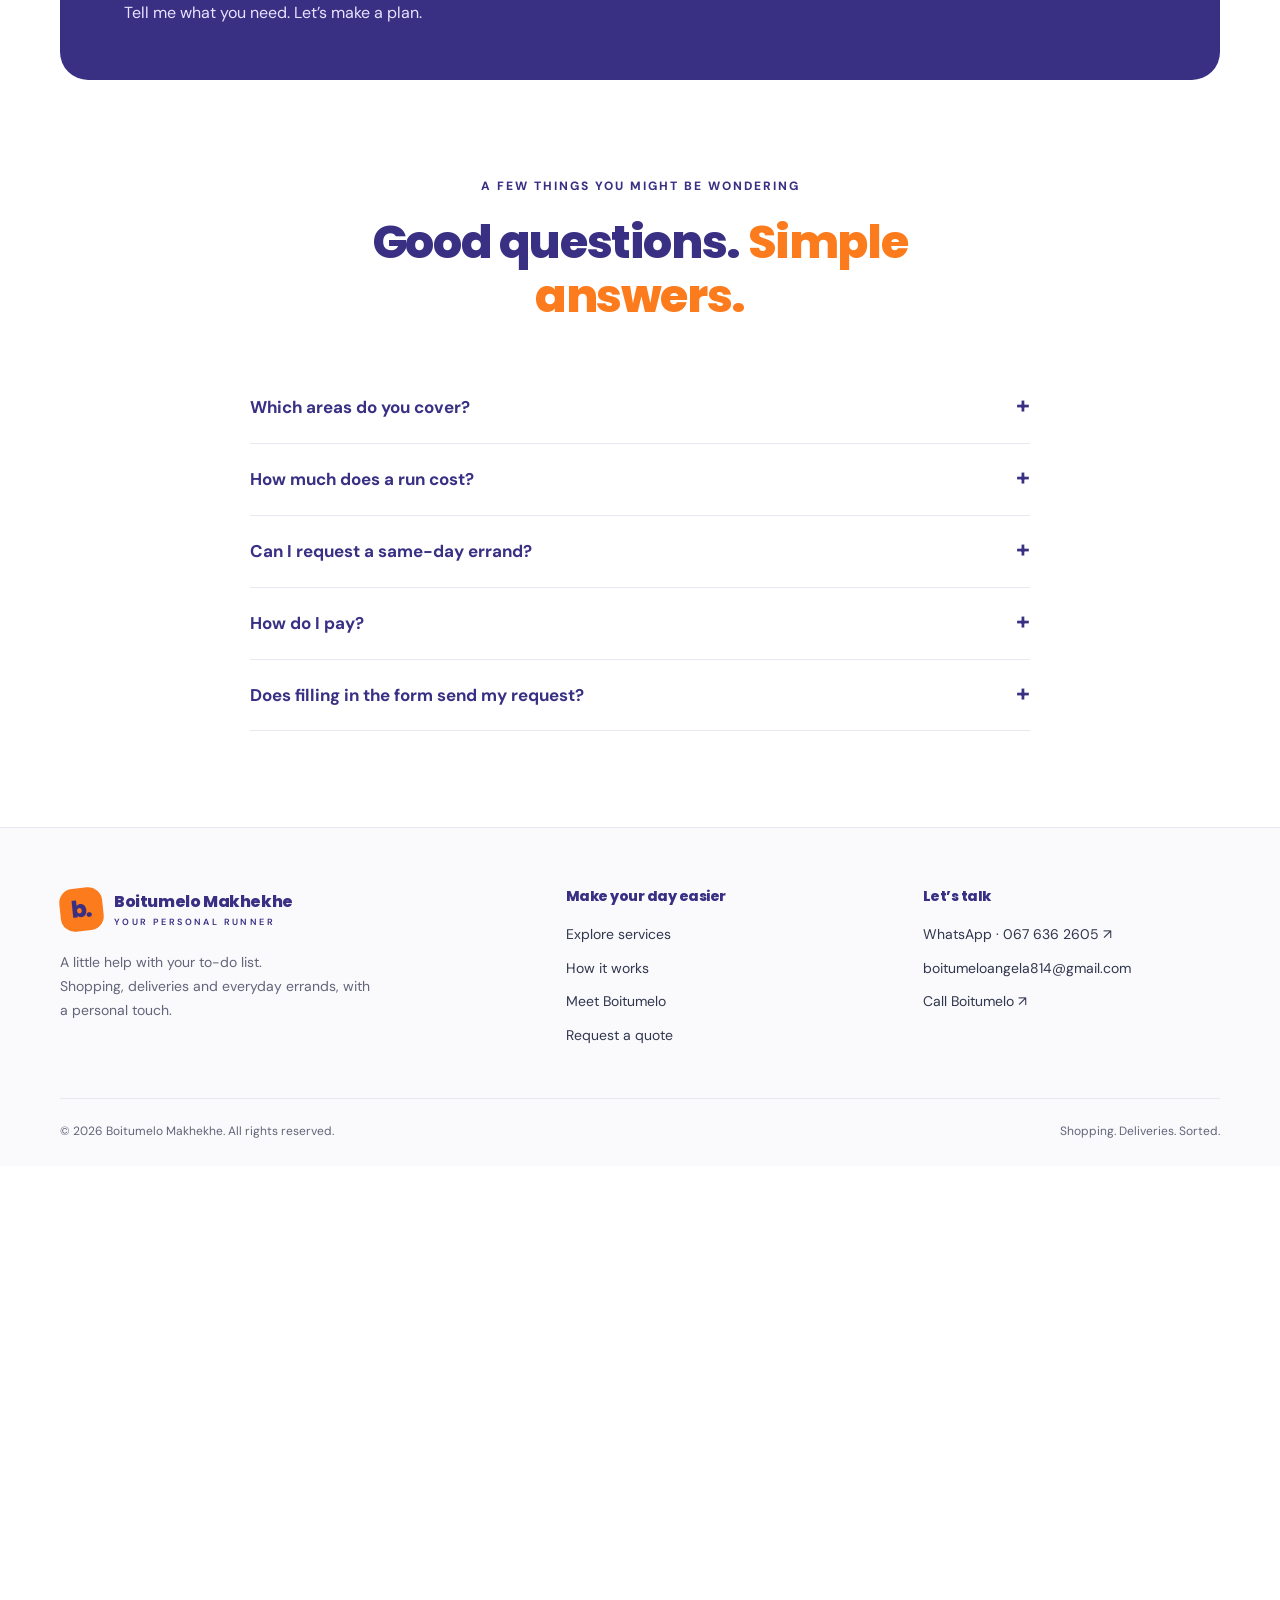
==== commit 8065fbb7: "Redesign Boitumelo site for shopping, deliveries and errands" ====
--- a/boitumelo/index.html
+++ b/boitumelo/index.html
@@ -1,1120 +1 @@
-<!DOCTYPE html>
-<html lang="en">
-<head>
-    <meta charset="UTF-8">
-    <meta name="viewport" content="width=device-width, initial-scale=1.0">
-    <title>Boitumelo | FuglyMammie</title>
-    <link rel="stylesheet" href="https://cdnjs.cloudflare.com/ajax/libs/font-awesome/6.4.0/css/all.min.css">
-    <style>
-        /* Color Variables */
-        :root {
-            --beige: #F5F1E8;
-            --chocolate: #3C2A21;
-            --taupe: #A78B71;
-            --charcoal: #2A1F17;
-            --cream: #FDF6E3;
-            --gold: #D4AF37;
-            --hero-brown: #5D4037;
-        }
-
-        /* Base Styles */
-        * {
-            margin: 0;
-            padding: 0;
-            box-sizing: border-box;
-        }
-
-        body {
-            font-family: 'Lora', serif;
-            background-color: var(--beige);
-            color: var(--charcoal);
-            line-height: 1.6;
-        }
-
-        h1, h2, h3, h4 {
-            font-family: 'Playfair Display', serif;
-            font-weight: 600;
-            margin-bottom: 1rem;
-        }
-
-        h1 {
-            font-size: 3rem;
-            letter-spacing: 1px;
-        }
-
-        h2 {
-            font-size: 2.2rem;
-            padding-bottom: 0.5rem;
-            margin-bottom: 2rem;
-            position: relative;
-        }
-
-        h2:after {
-            content: '';
-            position: absolute;
-            width: 80px;
-            height: 3px;
-            background-color: var(--taupe);
-            bottom: 0;
-            left: 0;
-        }
-
-        p {
-            margin-bottom: 1.5rem;
-            font-size: 1.1rem;
-        }
-
-        a {
-            text-decoration: none;
-            color: inherit;
-            transition: all 0.3s ease;
-        }
-
-        .container {
-            width: 90%;
-            max-width: 1200px;
-            margin: 0 auto;
-            padding: 0 20px;
-        }
-
-        .btn {
-            display: inline-block;
-            background-color: var(--taupe);
-            color: var(--cream);
-            padding: 12px 30px;
-            border: none;
-            border-radius: 4px;
-            font-size: 1.1rem;
-            cursor: pointer;
-            transition: all 0.3s ease;
-            font-family: 'Lora', serif;
-        }
-
-        .btn:hover {
-            background-color: var(--chocolate);
-            transform: translateY(-3px);
-            box-shadow: 0 5px 15px rgba(0,0,0,0.1);
-        }
-
-        .btn-whatsapp {
-            background-color: #25D366;
-            color: white;
-        }
-
-        .btn-whatsapp:hover {
-            background-color: #128C7E;
-        }
-
-        /* Header & Navigation */
-        header {
-            background-color: var(--beige);
-            padding: 15px 0;
-            position: fixed;
-            width: 100%;
-            top: 0;
-            z-index: 1000;
-            box-shadow: 0 2px 10px rgba(0,0,0,0.05);
-        }
-
-        .header-container {
-            display: flex;
-            justify-content: space-between;
-            align-items: center;
-        }
-
-        .logo-container {
-            display: flex;
-            align-items: center;
-        }
-
-        .logo-img {
-            width: 60px;
-            height: 60px;
-            border-radius: 50%;
-            margin-right: 15px;
-            background-color: #ddd;
-            display: flex;
-            align-items: center;
-            justify-content: center;
-            overflow: hidden;
-        }
-
-        .logo-img img {
-            width: 100%;
-            height: 100%;
-            object-fit: cover;
-        }
-
-        .logo {
-            font-family: 'Playfair Display', serif;
-            font-size: 1.8rem;
-            color: var(--chocolate);
-            font-weight: 700;
-            letter-spacing: 1px;
-        }
-
-        .logo span {
-            color: var(--taupe);
-        }
-
-        nav ul {
-            display: flex;
-            list-style: none;
-        }
-
-        nav li {
-            margin-left: 30px;
-        }
-
-        nav a {
-            font-size: 1.1rem;
-            position: relative;
-        }
-
-        nav a:after {
-            content: '';
-            position: absolute;
-            width: 0;
-            height: 2px;
-            bottom: -5px;
-            left: 0;
-            background-color: var(--taupe);
-            transition: width 0.3s ease;
-        }
-
-        nav a:hover:after {
-            width: 100%;
-        }
-
-        .mobile-menu {
-            display: none;
-            font-size: 1.5rem;
-            cursor: pointer;
-        }
-
-        /* Hero Section */
-        .hero {
-            height: 100vh;
-            background: linear-gradient(rgba(60, 42, 33, 0.7), rgba(60, 42, 33, 0.7)), 
-                        url('hero.jpg') no-repeat center center/cover;
-            display: flex;
-            align-items: center;
-            justify-content: center;
-            text-align: center;
-            color: var(--cream);
-            padding: 0 20px;
-            margin-top: 90px;
-            position: relative;
-        }
-
-        .hero-content {
-            max-width: 800px;
-            z-index: 1;
-        }
-
-        .hero h1 {
-            font-size: 4rem;
-            margin-bottom: 1.5rem;
-            text-shadow: 2px 2px 5px rgba(0,0,0,0.3);
-        }
-
-        .hero p {
-            font-size: 1.3rem;
-            margin-bottom: 2.5rem;
-            max-width: 600px;
-            margin-left: auto;
-            margin-right: auto;
-        }
-
-        .stage-name {
-            color: var(--hero-brown);
-            font-weight: bold;
-        }
-
-        /* Page Sections */
-        .page {
-            padding: 100px 0;
-        }
-
-        .section-title {
-            text-align: center;
-            margin-bottom: 50px;
-        }
-
-        .section-title h2 {
-            display: inline-block;
-        }
-
-        .section-title h2:after {
-            left: 50%;
-            transform: translateX(-50%);
-        }
-
-        /* About Section */
-        .about-container {
-            display: grid;
-            grid-template-columns: 1fr 2fr;
-            gap: 50px;
-            align-items: center;
-        }
-
-        .about-img {
-            border-radius: 10px;
-            overflow: hidden;
-            box-shadow: 0 10px 30px rgba(0,0,0,0.1);
-        }
-
-        .about-img img {
-            width: 100%;
-            height: auto;
-            display: block;
-            transition: transform 0.5s ease;
-        }
-
-        .about-img:hover img {
-            transform: scale(1.05);
-        }
-
-        .about-content h3 {
-            color: var(--chocolate);
-            font-size: 1.8rem;
-            margin-bottom: 1rem;
-        }
-
-        .about-highlights {
-            margin-top: 30px;
-        }
-
-        .highlight-item {
-            display: flex;
-            align-items: center;
-            margin-bottom: 15px;
-        }
-
-        .highlight-icon {
-            background-color: var(--taupe);
-            color: var(--cream);
-            width: 40px;
-            height: 40px;
-            border-radius: 50%;
-            display: flex;
-            align-items: center;
-            justify-content: center;
-            margin-right: 15px;
-            flex-shrink: 0;
-        }
-
-        /* Services Section */
-        .services-grid {
-            display: grid;
-            grid-template-columns: repeat(auto-fit, minmax(300px, 1fr));
-            gap: 30px;
-        }
-
-        .service-card {
-            background-color: var(--cream);
-            border-radius: 8px;
-            overflow: hidden;
-            box-shadow: 0 5px 15px rgba(0,0,0,0.08);
-            transition: transform 0.3s ease;
-            text-align: center;
-            padding: 30px;
-        }
-
-        .service-card:hover {
-            transform: translateY(-10px);
-        }
-
-        .service-icon {
-            font-size: 2.5rem;
-            color: var(--taupe);
-            margin-bottom: 20px;
-        }
-
-        .service-card h3 {
-            color: var(--chocolate);
-            margin-bottom: 15px;
-        }
-
-        /* Gigs Section */
-        .gigs-container {
-            display: grid;
-            grid-template-columns: repeat(auto-fill, minmax(250px, 1fr));
-            gap: 20px;
-            margin: 40px 0;
-        }
-
-        .gig-item {
-            height: 250px;
-            border-radius: 8px;
-            overflow: hidden;
-            position: relative;
-            cursor: pointer;
-            transition: transform 0.3s ease;
-        }
-
-        .gig-img {
-            width: 100%;
-            height: 100%;
-            object-fit: cover;
-            transition: transform 0.5s ease;
-        }
-
-        .gig-item:hover .gig-img {
-            transform: scale(1.1);
-        }
-
-        .gig-item:hover {
-            transform: translateY(-5px);
-        }
-
-        /* Gallery Section */
-        .gallery-container {
-            display: grid;
-            grid-template-columns: repeat(auto-fill, minmax(250px, 1fr));
-            gap: 20px;
-            margin: 40px 0;
-        }
-
-        .gallery-item {
-            height: 250px;
-            border-radius: 8px;
-            overflow: hidden;
-            position: relative;
-            cursor: pointer;
-            transition: transform 0.3s ease;
-        }
-
-        .gallery-img {
-            width: 100%;
-            height: 100%;
-            object-fit: cover;
-            transition: transform 0.5s ease;
-        }
-
-        .gallery-item:hover .gallery-img {
-            transform: scale(1.1);
-        }
-
-        .gallery-item:hover {
-            transform: translateY(-5px);
-        }
-
-        /* Booking Section */
-        .booking-container {
-            display: grid;
-            grid-template-columns: 1fr 1fr;
-            gap: 50px;
-            align-items: start;
-        }
-
-        .booking-info {
-            background-color: var(--cream);
-            padding: 30px;
-            border-radius: 8px;
-            box-shadow: 0 5px 15px rgba(0,0,0,0.08);
-        }
-
-        .booking-info h3 {
-            color: var(--chocolate);
-            margin-bottom: 20px;
-        }
-
-        .info-item {
-            display: flex;
-            margin-bottom: 15px;
-        }
-
-        .info-icon {
-            color: var(--taupe);
-            margin-right: 15px;
-            flex-shrink: 0;
-            width: 20px;
-        }
-
-        .booking-form {
-            background-color: var(--cream);
-            padding: 30px;
-            border-radius: 8px;
-            box-shadow: 0 5px 15px rgba(0,0,0,0.08);
-        }
-
-        .form-group {
-            margin-bottom: 25px;
-        }
-
-        .form-group label {
-            display: block;
-            margin-bottom: 8px;
-            font-weight: 600;
-        }
-
-        .form-control {
-            width: 100%;
-            padding: 12px 15px;
-            border: 1px solid #ddd;
-            border-radius: 4px;
-            font-family: 'Lora', serif;
-            font-size: 1rem;
-            transition: border 0.3s ease;
-        }
-
-        .form-control:focus {
-            border-color: var(--taupe);
-            outline: none;
-        }
-
-        textarea.form-control {
-            min-height: 120px;
-            resize: vertical;
-        }
-
-        /* Contact Section */
-        .contact-container {
-            display: grid;
-            grid-template-columns: 1fr 1fr;
-            gap: 50px;
-        }
-
-        .contact-info {
-            background-color: var(--cream);
-            padding: 30px;
-            border-radius: 8px;
-            box-shadow: 0 5px 15px rgba(0,0,0,0.08);
-        }
-
-        .contact-item {
-            display: flex;
-            margin-bottom: 25px;
-        }
-
-        .contact-icon {
-            background-color: var(--taupe);
-            color: var(--cream);
-            width: 50px;
-            height: 50px;
-            border-radius: 50%;
-            display: flex;
-            align-items: center;
-            justify-content: center;
-            margin-right: 20px;
-            flex-shrink: 0;
-            font-size: 1.2rem;
-        }
-
-        .contact-details h4 {
-            margin-bottom: 5px;
-            color: var(--chocolate);
-        }
-
-        .social-links {
-            display: flex;
-            gap: 15px;
-            margin-top: 30px;
-        }
-
-        .social-link {
-            width: 40px;
-            height: 40px;
-            border-radius: 50%;
-            background-color: var(--taupe);
-            color: var(--cream);
-            display: flex;
-            align-items: center;
-            justify-content: center;
-            transition: all 0.3s ease;
-        }
-
-        .social-link:hover {
-            background-color: var(--chocolate);
-            transform: translateY(-3px);
-        }
-
-        /* Footer */
-        footer {
-            background-color: var(--chocolate);
-            color: var(--cream);
-            padding: 50px 0 20px;
-            text-align: center;
-        }
-
-        .footer-content {
-            display: flex;
-            flex-direction: column;
-            align-items: center;
-            margin-bottom: 30px;
-        }
-
-        .footer-logo {
-            font-family: 'Playfair Display', serif;
-            font-size: 2rem;
-            margin-bottom: 20px;
-        }
-
-        .footer-logo span {
-            color: var(--taupe);
-        }
-
-        .copyright {
-            border-top: 1px solid rgba(255,255,255,0.1);
-            padding-top: 20px;
-            font-size: 0.9rem;
-            color: rgba(255,255,255,0.7);
-        }
-
-        /* Responsive Design */
-        @media (max-width: 992px) {
-            .about-container, .booking-container, .contact-container {
-                grid-template-columns: 1fr;
-            }
-            
-            .about-img {
-                max-width: 400px;
-                margin: 0 auto;
-            }
-        }
-
-        @media (max-width: 768px) {
-            h1 {
-                font-size: 2.5rem;
-            }
-            
-            h2 {
-                font-size: 1.8rem;
-            }
-            
-            .hero h1 {
-                font-size: 3rem;
-            }
-            
-            nav ul {
-                display: none;
-                position: absolute;
-                top: 90px;
-                left: 0;
-                right: 0;
-                background-color: var(--beige);
-                flex-direction: column;
-                padding: 20px;
-                box-shadow: 0 5px 10px rgba(0,0,0,0.1);
-            }
-            
-            nav ul.active {
-                display: flex;
-            }
-            
-            nav li {
-                margin: 10px 0;
-            }
-            
-            .mobile-menu {
-                display: block;
-            }
-            
-            .gigs-container, .gallery-container {
-                grid-template-columns: repeat(auto-fill, minmax(200px, 1fr));
-            }
-        }
-
-        @media (max-width: 576px) {
-            .hero h1 {
-                font-size: 2.2rem;
-            }
-            
-            .hero p {
-                font-size: 1.1rem;
-            }
-            
-            .services-grid {
-                grid-template-columns: 1fr;
-            }
-            
-            .gigs-container, .gallery-container {
-                grid-template-columns: 1fr 1fr;
-            }
-        }
-    </style>
-    <link href="https://fonts.googleapis.com/css2?family=Playfair+Display:wght@400;600;700&family=Lora:wght@400;500&display=swap" rel="stylesheet">
-</head>
-<body>
-    <!-- Header -->
-    <header>
-        <div class="container header-container">
-            <div class="logo-container">
-                <div class="logo-img">
-                    <!-- Add your logo image here -->
-                    <img src="WhatsApp Image 2025-11-11 at 04.16.17_1446f026.jpg" alt="FuglyMammie Logo">
-                </div>
-                <div class="logo">Fugly<span>Mammie</span></div>
-            </div>
-            <nav>
-                <div class="mobile-menu">
-                    <i class="fas fa-bars"></i>
-                </div>
-                <ul>
-                    <li><a href="#home">Home</a></li>
-                    <li><a href="#about">About</a></li>
-                    <li><a href="#services">Services</a></li>
-                    <li><a href="#gigs">Gigs</a></li>
-                    <li><a href="#booking">Booking</a></li>
-                    <li><a href="#gallery">Gallery</a></li>
-                    <li><a href="#contact">Contact</a></li>
-                </ul>
-            </nav>
-        </div>
-    </header>
-
-    <!-- Hero Section -->
-    <section id="home" class="hero">
-        <div class="hero-content">
-            <h1>Fugly<span class="stage-name">Mammie</span></h1>
-            <p>Bringing vibrant energy and professional hosting to every event. From club nights to corporate functions, I create unforgettable experiences that keep people talking.</p>
-            <a href="#booking" class="btn">Book Your Event</a>
-            <a href="https://wa.me/27677372605?text=Hi%20FuglyMammie,%20I'd%20like%20to%20book%20your%20services" class="btn btn-whatsapp" target="_blank">
-                <i class="fab fa-whatsapp"></i> Chat on WhatsApp
-            </a>
-        </div>
-    </section>
-
-    <!-- About Section -->
-    <section id="about" class="page">
-        <div class="container">
-            <div class="section-title">
-                <h2>About Me</h2>
-            </div>
-            <div class="about-container">
-                <div class="about-img">
-                    <img src="about me.jpg" alt="FuglyMammie">
-                </div>
-                <div class="about-content">
-                    <h3>Boitumelo Makhene</h3>
-                    <p>Hey there! I'm Boitumelo, but you probably know me as FuglyMammie. I've been lighting up events across Johannesburg and beyond for years now, bringing that special energy that turns good events into unforgettable ones.</p>
-                    <p>What started as a passion for connecting with people has grown into a full-fledged career in entertainment. I love reading crowds and knowing exactly what they need - whether that's hyping up a club night or keeping a corporate event flowing smoothly.</p>
-                    
-                    <div class="about-highlights">
-                        <div class="highlight-item">
-                            <div class="highlight-icon">
-                                <i class="fas fa-microphone"></i>
-                            </div>
-                            <div>
-                                <h4>Professional MC Services</h4>
-                                <p>I'll keep your event running smoothly while keeping your guests entertained</p>
-                            </div>
-                        </div>
-                        <div class="highlight-item">
-                            <div class="highlight-icon">
-                                <i class="fas fa-music"></i>
-                            </div>
-                            <div>
-                                <h4>Club Host Extraordinaire</h4>
-                                <p>Creating those electric atmospheres that keep people coming back</p>
-                            </div>
-                        </div>
-                        <div class="highlight-item">
-                            <div class="highlight-icon">
-                                <i class="fas fa-store"></i>
-                            </div>
-                            <div>
-                                <h4>Entrepreneur</h4>
-                                <p>Beyond hosting, I offer weave installations and custom umbrella sales</p>
-                            </div>
-                        </div>
-                    </div>
-                </div>
-            </div>
-        </div>
-    </section>
-
-    <!-- Services Section -->
-    <section id="services" class="page" style="background-color: var(--cream);">
-        <div class="container">
-            <div class="section-title">
-                <h2>What I Offer</h2>
-            </div>
-            <div class="services-grid">
-                <div class="service-card">
-                    <div class="service-icon">
-                        <i class="fas fa-microphone"></i>
-                    </div>
-                    <h3>MC Services</h3>
-                    <p>Whether it's your wedding day, corporate function, or special celebration, I'll be the voice that guides your event from start to finish. I keep things moving, engage your guests, and make sure everyone has an amazing time.</p>
-                </div>
-                <div class="service-card">
-                    <div class="service-icon">
-                        <i class="fas fa-glass-cheers"></i>
-                    </div>
-                    <h3>Club Hosting</h3>
-                    <p>I bring that infectious energy that turns a regular night out into an unforgettable experience. Reading the crowd comes naturally to me, and I know exactly how to keep the vibe strong from the first guest to the last.</p>
-                </div>
-                <div class="service-card">
-                    <div class="service-icon">
-                        <i class="fas fa-store"></i>
-                    </div>
-                    <h3>Business Ventures</h3>
-                    <p>When I'm not on stage, I'm running my other passion projects. I offer professional weave installations using quality hair, and I've got some seriously stylish umbrellas available too - perfect for events or everyday use.</p>
-                </div>
-            </div>
-        </div>
-    </section>
-
-    <!-- Gigs Section -->
-    <section id="gigs" class="page">
-        <div class="container">
-            <div class="section-title">
-                <h2>Recent Gigs</h2>
-            </div>
-            <div class="gigs-container">
-                <div class="gig-item">
-                    <img src="gig1.jpg" alt="Club hosting performance" class="gig-img">
-                </div>
-                <div class="gig-item">
-                    <img src="gig2.jpg" alt="Corporate event hosting" class="gig-img">
-                </div>
-                <div class="gig-item">
-                    <img src="gig3.jpg" alt="Wedding ceremony MC" class="gig-img">
-                </div>
-                <div class="gig-item">
-                    <img src="gig4.jpg" alt="Private party entertainment" class="gig-img">
-                </div>
-                <div class="gig-item">
-                    <img src="gig5.jpg" alt="Product launch event" class="gig-img">
-                </div>
-                <div class="gig-item">
-                    <img src="gig6.jpg" alt="Festival hosting" class="gig-img">
-                </div>
-                <div class="gig-item">
-                    <img src="gig7.jpg" alt="Award ceremony" class="gig-img">
-                </div>
-                <div class="gig-item">
-                    <img src="gig8.jpg" alt="Charity event" class="gig-img">
-                </div>
-                <div class="gig-item">
-                    <img src="gig9.jpg" alt="Corporate gala" class="gig-img">
-                </div>
-                <div class="gig-item">
-                    <img src="gig10.jpg" alt="Nightclub performance" class="gig-img">
-                </div>
-            </div>
-        </div>
-    </section>
-
-    <!-- Booking Section -->
-    <section id="booking" class="page" style="background-color: var(--cream);">
-        <div class="container">
-            <div class="section-title">
-                <h2>Let's Work Together</h2>
-            </div>
-            <div class="booking-container">
-                <div class="booking-info">
-                    <h3>How It Works</h3>
-                    <div class="info-item">
-                        <div class="info-icon">
-                            <i class="fas fa-check-circle"></i>
-                        </div>
-                        <div>
-                            <h4>Availability</h4>
-                            <p>My calendar fills up quickly, especially for weekend events. The sooner you reach out, the better chance we have of making your date work.</p>
-                        </div>
-                    </div>
-                    <div class="info-item">
-                        <div class="info-icon">
-                            <i class="fas fa-money-bill-wave"></i>
-                        </div>
-                        <div>
-                            <h4>Pricing</h4>
-                            <p>Every event is unique, so I create custom quotes based on your specific needs, duration, and requirements.</p>
-                        </div>
-                    </div>
-                    <div class="info-item">
-                        <div class="info-icon">
-                            <i class="fas fa-map-marker-alt"></i>
-                        </div>
-                        <div>
-                            <h4>Location</h4>
-                            <p>Based in Jozi but available nationwide and even internationally for the right events.</p>
-                        </div>
-                    </div>
-                    <div class="info-item">
-                        <div class="info-icon">
-                            <i class="fas fa-clock"></i>
-                        </div>
-                        <div>
-                            <h4>Response Time</h4>
-                            <p>I try to get back to all inquiries within 24 hours - I know how important timely communication is when planning events.</p>
-                        </div>
-                    </div>
-                </div>
-                <div class="booking-form">
-                    <h3>Send Me Your Event Details</h3>
-                    <form id="bookingForm">
-                        <div class="form-group">
-                            <label for="name">Your Name</label>
-                            <input type="text" id="name" class="form-control" required>
-                        </div>
-                        <div class="form-group">
-                            <label for="email">Email Address</label>
-                            <input type="email" id="email" class="form-control" required>
-                        </div>
-                        <div class="form-group">
-                            <label for="phone">Phone Number</label>
-                            <input type="tel" id="phone" class="form-control" required>
-                        </div>
-                        <div class="form-group">
-                            <label for="service-type">What Do You Need?</label>
-                            <select id="service-type" class="form-control" required>
-                                <option value="">Select Service</option>
-                                <option value="mc">MC Services</option>
-                                <option value="club">Club Hosting</option>
-                                <option value="weave">Weave Installation</option>
-                                <option value="umbrella">Umbrella Purchase</option>
-                                <option value="collab">Collaboration</option>
-                                <option value="other">Something Else</option>
-                            </select>
-                        </div>
-                        <div class="form-group">
-                            <label for="event-date">When's Your Event?</label>
-                            <input type="date" id="event-date" class="form-control" required>
-                        </div>
-                        <div class="form-group">
-                            <label for="message">Tell Me About Your Event</label>
-                            <textarea id="message" class="form-control" placeholder="What's the vibe? How many guests? Any special requirements?"></textarea>
-                        </div>
-                        <button type="submit" class="btn">Send My Details</button>
-                    </form>
-                </div>
-            </div>
-        </div>
-    </section>
-
-    <!-- Gallery Section -->
-    <section id="gallery" class="page">
-        <div class="container">
-            <div class="section-title">
-                <h2>Gallery</h2>
-            </div>
-            <div class="gallery-container">
-                <div class="gallery-item">
-                    <img src="image1.jpg" alt="Professional headshot" class="gallery-img">
-                </div>
-                <div class="gallery-item">
-                    <img src="image2.jpg" alt="Event preparation" class="gallery-img">
-                </div>
-                <div class="gallery-item">
-                    <img src="image3.jpg" alt="On stage performance" class="gallery-img">
-                </div>
-                <div class="gallery-item">
-                    <img src="image4.jpg" alt="Crowd engagement" class="gallery-img">
-                </div>
-                <div class="gallery-item">
-                    <img src="image5.jpg" alt="Backstage moments" class="gallery-img">
-                </div>
-                <div class="gallery-item">
-                    <img src="image6.jpg" alt="Professional setup" class="gallery-img">
-                </div>
-                <div class="gallery-item">
-                    <img src="image7.jpg" alt="Event coordination" class="gallery-img">
-                </div>
-                <div class="gallery-item">
-                    <img src="image8.jpg" alt="Client interaction" class="gallery-img">
-                </div>
-                <div class="gallery-item">
-                    <img src="image9.jpg" alt="Performance highlights" class="gallery-img">
-                </div>
-                <div class="gallery-item">
-                    <img src="image10.jpg" alt="Professional portfolio" class="gallery-img">
-                </div>
-            </div>
-        </div>
-    </section>
-
-    <!-- Contact Section -->
-    <section id="contact" class="page" style="background-color: var(--cream);">
-        <div class="container">
-            <div class="section-title">
-                <h2>Get In Touch</h2>
-            </div>
-            <div class="contact-container">
-                <div class="contact-info">
-                    <h3>Let's Chat</h3>
-                    <p>Whether you're planning an event, interested in my services, or just want to connect, I'd love to hear from you. Here's how you can reach me:</p>
-                    
-                    <div class="contact-item">
-                        <div class="contact-icon">
-                            <i class="fab fa-whatsapp"></i>
-                        </div>
-                        <div class="contact-details">
-                            <h4>WhatsApp</h4>
-                            <p>+27 67 737 2605</p>
-                            <a href="https://wa.me/27677372605?text=Hi%20FuglyMammie,%20I'd%20like%20to%20inquire%20about%20your%20services" class="btn btn-whatsapp" target="_blank">
-                                <i class="fab fa-whatsapp"></i> Message Me
-                            </a>
-                        </div>
-                    </div>
-                    
-                    <div class="contact-item">
-                        <div class="contact-icon">
-                            <i class="fas fa-envelope"></i>
-                        </div>
-                        <div class="contact-details">
-                            <h4>Email</h4>
-                            <p>boitumeloangela814@gmail.com</p>
-                        </div>
-                    </div>
-                    
-                    <div class="contact-item">
-                        <div class="contact-icon">
-                            <i class="fas fa-phone"></i>
-                        </div>
-                        <div class="contact-details">
-                            <h4>Call</h4>
-                            <p>+27 67 737 2605</p>
-                        </div>
-                    </div>
-                    
-                    <div class="social-links">
-                        <a href="#" class="social-link">
-                            <i class="fab fa-instagram"></i>
-                        </a>
-                        <a href="#" class="social-link">
-                            <i class="fab fa-twitter"></i>
-                        </a>
-                        <a href="#" class="social-link">
-                            <i class="fab fa-facebook-f"></i>
-                        </a>
-                        <a href="#" class="social-link">
-                            <i class="fab fa-tiktok"></i>
-                        </a>
-                        <a href="#" class="social-link">
-                            <i class="fab fa-youtube"></i>
-                        </a>
-                    </div>
-                </div>
-                
-                <div class="booking-form">
-                    <h3>Quick Question?</h3>
-                    <form id="contactForm">
-                        <div class="form-group">
-                            <label for="contact-name">Your Name</label>
-                            <input type="text" id="contact-name" class="form-control" required>
-                        </div>
-                        <div class="form-group">
-                            <label for="contact-email">Email Address</label>
-                            <input type="email" id="contact-email" class="form-control" required>
-                        </div>
-                        <div class="form-group">
-                            <label for="inquiry-type">What's This About?</label>
-                            <select id="inquiry-type" class="form-control" required>
-                                <option value="">Select Inquiry Type</option>
-                                <option value="booking">Event Booking</option>
-                                <option value="weave">Weave Installation</option>
-                                <option value="umbrella">Umbrella Purchase</option>
-                                <option value="collab">Collaboration</option>
-                                <option value="other">Just Saying Hi</option>
-                            </select>
-                        </div>
-                        <div class="form-group">
-                            <label for="contact-message">Your Message</label>
-                            <textarea id="contact-message" class="form-control" placeholder="What's on your mind?..." required></textarea>
-                        </div>
-                        <button type="submit" class="btn">Send Message</button>
-                    </form>
-                </div>
-            </div>
-        </div>
-    </section>
-
-    <!-- Footer -->
-    <footer>
-        <div class="container">
-            <div class="footer-content">
-                <div class="footer-logo">Fugly<span>Mammie</span></div>
-                <p>Professional MC, Club Host & Entrepreneur</p>
-                <p>Boitumelo Makhene</p>
-                <div class="social-links">
-                    <a href="#" class="social-link">
-                        <i class="fab fa-instagram"></i>
-                    </a>
-                    <a href="#" class="social-link">
-                        <i class="fab fa-twitter"></i>
-                    </a>
-                    <a href="#" class="social-link">
-                        <i class="fab fa-facebook-f"></i>
-                    </a>
-                    <a href="#" class="social-link">
-                        <i class="fab fa-tiktok"></i>
-                    </a>
-                    <a href="#" class="social-link">
-                        <i class="fab fa-youtube"></i>
-                    </a>
-                </div>
-            </div>
-            <div class="copyright">
-                &copy; 2025 FuglyMammie. All rights reserved.
-            </div>
-        </div>
-    </footer>
-
-    <script>
-        // Mobile menu functionality
-        document.addEventListener('DOMContentLoaded', function() {
-            const mobileMenu = document.querySelector('.mobile-menu');
-            const navUl = document.querySelector('nav ul');
-            
-            mobileMenu.addEventListener('click', function() {
-                navUl.classList.toggle('active');
-            });
-            
-            // Smooth scrolling for navigation links
-            document.querySelectorAll('nav a').forEach(anchor => {
-                anchor.addEventListener('click', function(e) {
-                    e.preventDefault();
-                    
-                    const targetId = this.getAttribute('href');
-                    if (targetId === '#home') {
-                        window.scrollTo({
-                            top: 0,
-                            behavior: 'smooth'
-                        });
-                    } else {
-                        const targetElement = document.querySelector(targetId);
-                        if (targetElement) {
-                            window.scrollTo({
-                                top: targetElement.offsetTop - 80,
-                                behavior: 'smooth'
-                            });
-                        }
-                    }
-                    
-                    // Close mobile menu after clicking a link
-                    if (window.innerWidth <= 768) {
-                        navUl.classList.remove('active');
-                    }
-                });
-            });
-            
-            // Form submission handling
-            const bookingForm = document.getElementById('bookingForm');
-            const contactForm = document.getElementById('contactForm');
-            
-            bookingForm.addEventListener('submit', function(e) {
-                e.preventDefault();
-                alert('Thanks for reaching out! I\'ll get back to you within 24 hours to discuss your event.');
-                bookingForm.reset();
-            });
-            
-            contactForm.addEventListener('submit', function(e) {
-                e.preventDefault();
-                alert('Thanks for your message! I\'ll respond as soon as I can.');
-                contactForm.reset();
-            });
-            
-            // Close mobile menu when clicking outside
-            document.addEventListener('click', function(e) {
-                if (!e.target.closest('nav') && window.innerWidth <= 768) {
-                    navUl.classList.remove('active');
-                }
-            });
-        });
-    </script>
-</body>
-</html>+<!doctype html><html lang="en"><head><meta charset="utf-8"><meta name="viewport" content="width=device-width,initial-scale=1"><meta http-equiv="refresh" content="0;url=../index.html"><title>Boitumelo Makhekhe</title></head><body><p>This page has moved. <a href="../index.html">Visit Boitumelo’s runner service website.</a></p></body></html>
